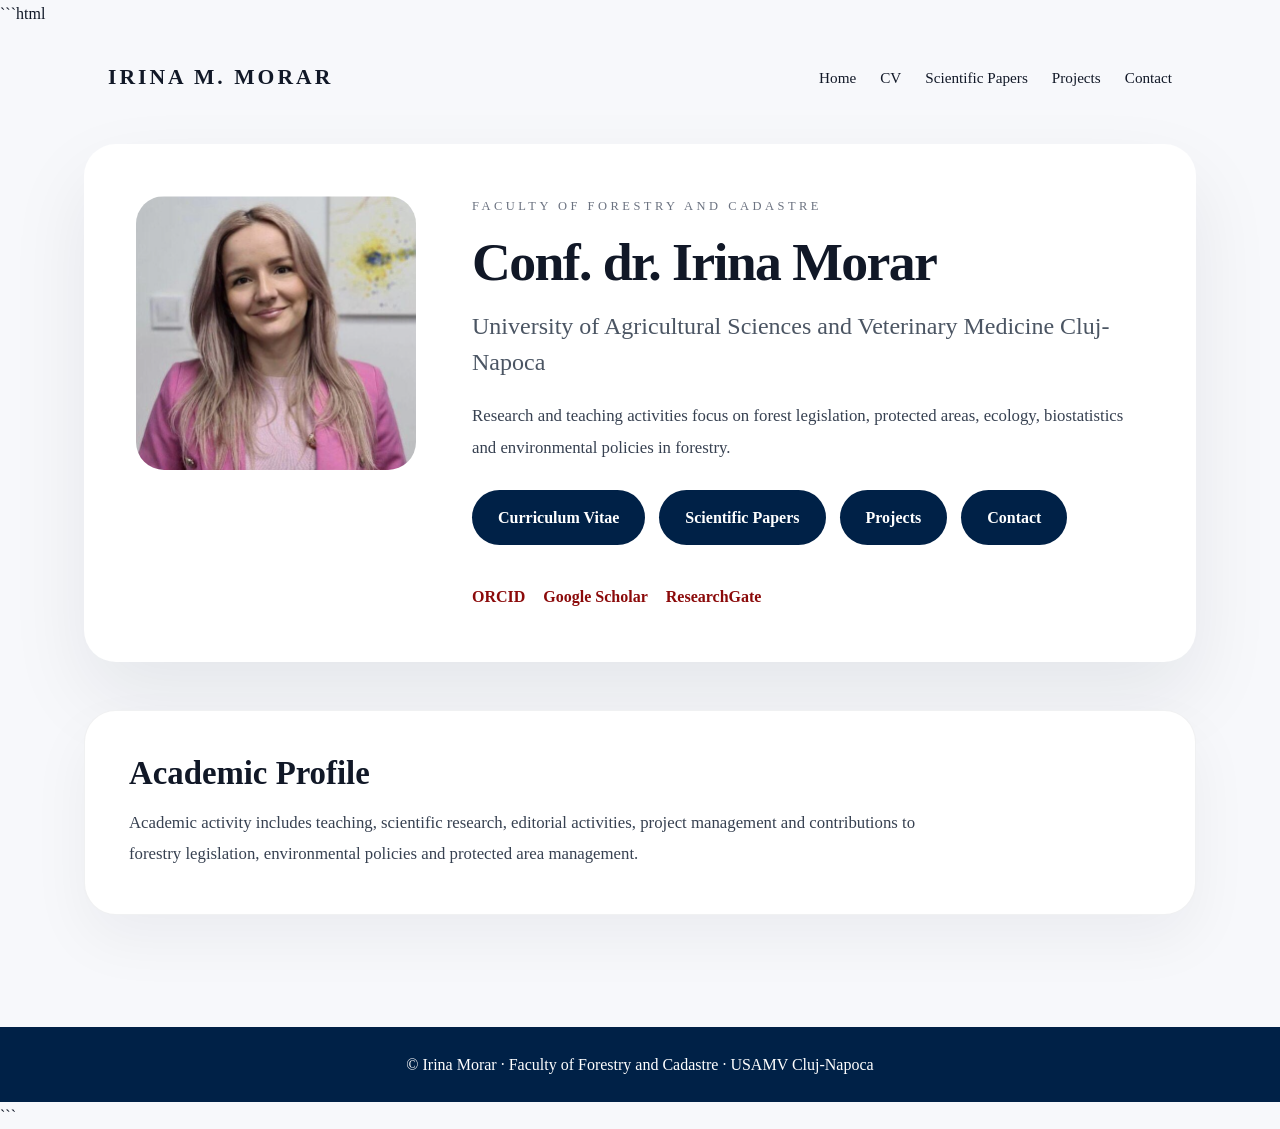
==== index.html @ cd7d0e67 "Prima versiune" ====
```html
<!DOCTYPE html>
<html lang="en">

<head>
    <meta charset="UTF-8">
    <meta name="viewport" content="width=device-width, initial-scale=1.0">
    <title>Conf. dr. Irina Morar</title>
    <link rel="stylesheet" href="style.css">
</head>

<body>

<header>

    <div class="logo">
        Irina M. Morar
    </div>

    <nav>
        <a href="index.html">Home</a>
        <a href="cv.html">CV</a>
        <a href="publications.html">Scientific Papers</a>
        <a href="projects.html">Projects</a>
        <a href="contact.html">Contact</a>
    </nav>

</header>

<main>

<section class="hero">

    <div class="hero-image">

        <img src="images/irina.png" alt="Irina Morar">

    </div>

    <div class="hero-content">

        <p class="faculty">
            FACULTY OF FORESTRY AND CADASTRE
        </p>

        <h1>
            Conf. dr. Irina Morar
        </h1>

        <h2>
            University of Agricultural Sciences and Veterinary Medicine
            Cluj-Napoca
        </h2>

        <p class="description">

            Research and teaching activities focus on forest legislation,
            protected areas, ecology, biostatistics and environmental
            policies in forestry.

        </p>

        <div class="buttons">

            <a href="cv.html">
                Curriculum Vitae
            </a>

            <a href="publications.html">
                Scientific Papers
            </a>

            <a href="projects.html">
                Projects
            </a>

            <a href="contact.html">
                Contact
            </a>

        </div>

        <div class="academic-links">

            <a href="https://orcid.org/0000-0002-8441-366" target="_blank">ORCID</a>

            <a href="https://scholar.google.com/citations?user=jPo-xtcAAAAJ&hl=ro" target="_blank">Google Scholar</a>

            <a href="https://www.researchgate.net/profile/Irina-Morar" target="_blank">ResearchGate</a>

        </div>

    </div>

</section>



<section class="highlight">

    <h2>
        Academic Profile
    </h2>

    <p>

        Academic activity includes teaching, scientific research,
        editorial activities, project management and contributions
        to forestry legislation, environmental policies and
        protected area management.

    </p>

</section>

</main>

<footer>

    <p>
        © Irina Morar · Faculty of Forestry and Cadastre · USAMV Cluj-Napoca
    </p>

</footer>

</body>

</html>
```
---- style.css ----
*{
  margin: 0;
  padding: 0;
  box-sizing: border-box;
}

html{
  font-size: 16px;
}

body{
  font-family: "Inter", "Helvetica Neue", Arial, sans-serif;
  background: #f7f8fb;
  color: #111827;
  line-height: 1.7;
}

body, button, input, textarea, select{
  font-family: inherit;
}

header{
  display: flex;
  justify-content: space-between;
  align-items: center;
  gap: 28px;
  padding: 32px 48px;
  max-width: 1160px;
  margin: 0 auto;
}

.logo{
  font-size: 1.35rem;
  font-weight: 700;
  letter-spacing: 0.14em;
  text-transform: uppercase;
  color: #111827;
}

nav{
  display: flex;
  flex-wrap: wrap;
  gap: 24px;
  justify-content: flex-end;
}

nav a{
  color: #111827;
  text-decoration: none;
  font-size: 0.95rem;
  font-weight: 500;
  transition: color 0.2s ease;
}

nav a:hover{
  color: #002147;
}

main{
  max-width: 1160px;
  margin: 0 auto;
  padding: 0 24px 64px;
}

.container{
  max-width: 980px;
  margin: 0 auto;
  padding: 0 0 24px;
}

.section{
  background: #ffffff;
  border: 1px solid rgba(15, 23, 42, 0.06);
  border-radius: 24px;
  padding: 32px;
  margin-bottom: 24px;
  box-shadow: 0 18px 54px rgba(15, 23, 42, 0.06);
}

.section h1,
.section h2,
.section h3{
  margin-bottom: 18px;
  color: #111827;
}

.section p,
.section li{
  color: #374151;
  line-height: 1.8;
}

.section ul,
.section ol{
  margin-top: 1rem;
  margin-left: 1.25rem;
}

.section li{
  margin-bottom: 0.65rem;
}

.tag-list{
  display: flex;
  flex-wrap: wrap;
  gap: 12px;
  margin-top: 1rem;
  padding: 0;
  list-style: none;
}

.tag-list li{
  background: #eef4ff;
  color: #002147;
  font-weight: 600;
  padding: 10px 16px;
  border-radius: 999px;
  border: 1px solid rgba(0, 33, 71, 0.12);
}

.position-list{
  display: grid;
  gap: 14px;
  margin-top: 1rem;
  padding: 0;
  list-style: none;
}

.position-list li{
  background: #e8f0ff;
  color: #002147;
  padding: 18px 20px;
  border-radius: 20px;
  border: 1px solid rgba(0, 33, 71, 0.14);
  font-weight: 600;
}

.info-grid{
  display: grid;
  grid-template-columns: repeat(2, minmax(0, 1fr));
  gap: 24px;
}

.card-grid{
  display: grid;
  grid-template-columns: repeat(2, minmax(0, 1fr));
  gap: 24px;
}

.info-card{
  background: #ffffff;
  border: 1px solid rgba(15, 23, 42, 0.07);
  border-radius: 28px;
  padding: 28px;
  box-shadow: 0 18px 40px rgba(15, 23, 42, 0.05);
}

.card-highlight,
.info-card p{
  color: #002147;
}

.project-list{
  display: grid;
  gap: 24px;
}

.project-card{
  background: #ffffff;
  border: 1px solid rgba(15, 23, 42, 0.1);
  border-radius: 28px;
  padding: 28px;
  box-shadow: 0 18px 40px rgba(15, 23, 42, 0.05);
}

.project-card--upcoming{
  border-color: rgba(34, 197, 94, 0.2);
  background: #f5fffa;
}

.project-card h2{
  margin-bottom: 14px;
  color: #002147;
}

.project-tag,
.project-role{
  display: block;
  margin-bottom: 12px;
  color: #4b5563;
  font-weight: 600;
}

.project-meta{
  list-style: none;
  padding: 0;
  margin: 0 0 20px;
}

.project-meta li{
  margin-bottom: 0.85rem;
  color: #374151;
}

.project-card h3{
  margin-top: 24px;
  margin-bottom: 14px;
}

.project-card ul{
  margin-left: 1rem;
}

.project-card a{
  color: #0056b3;
  text-decoration: none;
}

.project-card a:hover{
  text-decoration: underline;
}

.personal-list{
  list-style: none;
  padding: 0;
  margin: 0;
}

.personal-list li{
  display: grid;
  grid-template-columns: 150px 1fr;
  gap: 16px;
  padding: 12px 0;
  border-bottom: 1px solid rgba(15, 23, 42, 0.08);
}

.personal-list li:last-child{
  border-bottom: none;
}

.personal-list span{
  font-weight: 700;
  color: #111827;
}

.subtitle{
  font-size: 1.05rem;
  color: #4b5563;
  line-height: 1.8;
  max-width: 820px;
}

.small-note{
  color: #6b7280;
  font-size: 0.95rem;
  margin-top: 1rem;
}

.hero{
  display: grid;
  grid-template-columns: minmax(220px, 280px) 1fr;
  gap: 56px;
  background: #ffffff;
  padding: 52px;
  border-radius: 32px;
  box-shadow: 0 35px 80px rgba(15, 23, 42, 0.08);
  margin-top: 16px;
}

.hero-image img{
  width: 100%;
  height: auto;
  border-radius: 28px;
  object-fit: cover;
}

.hero-content{
  display: flex;
  flex-direction: column;
  gap: 20px;
}

.faculty{
  font-size: 0.78rem;
  letter-spacing: 0.28em;
  text-transform: uppercase;
  color: #6b7280;
}

.hero-content h1{
  font-size: clamp(3rem, 4.2vw, 4.4rem);
  line-height: 0.95;
  letter-spacing: -0.03em;
}

.hero-content h2{
  color: #4b5563;
  font-weight: 400;
  max-width: 680px;
  line-height: 1.5;
}

.description{
  max-width: 680px;
  font-size: 1.05rem;
  color: #374151;
  line-height: 1.9;
}

.buttons{
  display: flex;
  flex-wrap: wrap;
  gap: 14px;
  margin-top: 6px;
}

.buttons a{
  display: inline-flex;
  align-items: center;
  justify-content: center;
  padding: 14px 26px;
  border-radius: 999px;
  background: #002147;
  color: #ffffff;
  text-decoration: none;
  font-weight: 600;
}

.academic-links{
  display: flex;
  flex-wrap: wrap;
  gap: 18px;
  margin-top: 18px;
}

.academic-links a{
  color: #8b0a0a;
  text-decoration: none;
  font-weight: 600;
}

.academic-links a:hover{
  color: #002147;
}

.highlight{
  margin-top: 48px;
  padding: 44px;
  background: #ffffff;
  border-radius: 32px;
  border: 1px solid rgba(15, 23, 42, 0.06);
  box-shadow: 0 25px 60px rgba(15, 23, 42, 0.05);
}

.highlight h2{
  font-size: 2.05rem;
  margin-bottom: 16px;
  font-weight: 700;
  line-height: 1.1;
}

.highlight p{
  font-size: 1.05rem;
  color: #374151;
  max-width: 820px;
  line-height: 1.85;
}

footer{
  margin-top: 48px;
  padding: 24px 0;
  text-align: center;
  background: #002147;
  color: white;
}

@media (max-width: 900px) {
  header, main{
    padding-left: 20px;
    padding-right: 20px;
  }

  .hero{
    grid-template-columns: 1fr;
    padding: 38px;
  }

  .hero-image img{
    max-width: 100%;
  }

  .buttons{
    justify-content: flex-start;
  }
}

.interest-grid{
  display: grid;
  grid-template-columns: repeat(auto-fit, minmax(220px, 1fr));
  gap: 18px;
  margin-top: 1rem;
}

.interest-card{
  background: #f8fafc;
  border: 1px solid rgba(15, 23, 42, 0.08);
  border-radius: 20px;
  padding: 18px 20px;
  font-weight: 600;
  color: #111827;
}

.profile-list{
  margin-top: 1rem;
  list-style: none;
  padding: 0;
  display: grid;
  gap: 0.9rem;
}

.profile-list li{
  display: flex;
  flex-wrap: wrap;
  align-items: center;
  justify-content: space-between;
  gap: 0.75rem;
  padding: 16px 20px;
  border-radius: 20px;
  background: #f9fafb;
  border: 1px solid rgba(15, 23, 42, 0.06);
}

.profile-list strong{
  color: #111827;
  min-width: 150px;
}

.profile-list a{
  color: #002147;
  text-decoration: underline;
}

.page-hero{
  max-width: 1160px;
  margin: 24px auto 0;
  background: #ffffff;
  border-radius: 32px;
  padding: 48px;
  box-shadow: 0 35px 80px rgba(15, 23, 42, 0.08);
}

.page-hero h1{
  font-size: clamp(2.75rem, 5vw, 3.6rem);
  line-height: 1.05;
  margin-bottom: 18px;
}

.page-hero .description{
  max-width: 760px;
  font-size: 1.05rem;
  color: #4b5563;
  line-height: 1.8;
}

footer p{
  margin: 0;
}

@media (max-width: 900px) {
  header, main{
    padding-left: 20px;
    padding-right: 20px;
  }

  .hero{
    grid-template-columns: 1fr;
    padding: 38px;
  }

  .hero-image img{
    max-width: 100%;
  }

  .buttons{
    justify-content: flex-start;
  }

  .page-hero{
    padding: 34px;
  }

  .cv-hero{
    grid-template-columns: 1fr;
  }
}

@media (max-width: 640px) {
  header{
    flex-direction: column;
    align-items: flex-start;
    padding: 24px 20px 0;
  }

  nav{
    gap: 16px;
  }

  .hero{
    padding: 28px;
  }

  .highlight{
    padding: 28px;
  }

  .page-hero{
    padding: 26px;
  }

  .cv-hero{
    padding: 30px 20px;
  }
}

.cv-page{
  max-width: 1160px;
  margin: 0 auto;
  padding: 0 24px 64px;
}

.cv-hero{
  display: grid;
  grid-template-columns: 1.4fr 1fr;
  gap: 28px;
  background: linear-gradient(180deg, #ffffff 0%, #eef4ff 100%);
  border-radius: 32px;
  padding: 48px;
  margin: 24px auto 28px;
  box-shadow: 0 35px 80px rgba(15, 23, 42, 0.08);
}

.cv-intro{
  display: flex;
  flex-direction: column;
  gap: 18px;
}

.eyebrow{
  text-transform: uppercase;
  letter-spacing: 0.2em;
  color: #4b5563;
  font-size: 0.75rem;
}

.cv-hero h1{
  font-size: clamp(2.8rem, 4.6vw, 3.8rem);
  line-height: 1.02;
  margin: 0;
}

.hero-text{
  max-width: 740px;
  color: #475569;
  line-height: 1.8;
  font-size: 1.02rem;
}

.hero-tags{
  display: flex;
  flex-wrap: wrap;
  gap: 12px;
}

.hero-tags span{
  background: #ffffff;
  border: 1px solid rgba(15, 23, 42, 0.1);
  border-radius: 999px;
  padding: 10px 16px;
  font-size: 0.95rem;
  color: #111827;
}

.cv-meta{
  display: grid;
  gap: 16px;
}

.meta-card{
  background: #ffffff;
  border: 1px solid rgba(15, 23, 42, 0.08);
  border-radius: 24px;
  padding: 22px;
  min-height: 100px;
}

.meta-card p{
  margin: 0 0 10px;
  color: #4b5563;
  font-size: 0.9rem;
}

.meta-card strong,
.meta-card a{
  color: #111827;
  font-size: 1rem;
  font-weight: 600;
  text-decoration: none;
}

.meta-card a:hover{
  color: #002147;
}

.cv-section{
  background: #ffffff;
  border: 1px solid rgba(15, 23, 42, 0.06);
  border-radius: 28px;
  padding: 34px;
  margin-bottom: 24px;
}

.cv-section h2{
  margin-bottom: 18px;
  color: #111827;
}

.cv-section p,
.cv-section li{
  color: #475569;
  line-height: 1.8;
}

.cv-section ul{
  margin-top: 1rem;
  margin-left: 1.3rem;
}

.cv-section li{
  margin-bottom: 0.75rem;
}

.grid-2{
  display: grid;
  grid-template-columns: 1fr 1fr;
  gap: 28px;
}

.muted{
  color: #6b7280;
  margin-top: 1rem;
  font-size: 0.95rem;
}

.editorial-grid{
  display: grid;
  grid-template-columns: 1fr 1fr;
  gap: 24px;
}

.editorial-grid h3{
  margin-bottom: 12px;
}

.editorial-grid ul{
  list-style: disc;
  margin-left: 1.2rem;
}

.editorial-grid ul li{
  margin-bottom: 0.8rem;
}

.publication-section .publication-group{
  display: grid;
  grid-template-columns: 1fr 1fr;
  gap: 24px;
  margin-top: 1rem;
}

.publication-section .publication-block{
  background: #f8fafc;
  border: 1px solid rgba(0, 33, 71, 0.12);
  border-radius: 24px;
  padding: 22px 24px;
}

.publication-section .publication-block h3{
  margin-bottom: 14px;
  color: #002147;
}

.publication-section .publication-list{
  margin: 0;
  padding-left: 1.2rem;
}

.publication-section .publication-list li{
  margin-bottom: 1rem;
  color: #334155;
  line-height: 1.8;
}

.publication-section .publication-meta{
  display: inline-block;
  margin-top: 0.25rem;
  color: #002147;
  font-weight: 700;
}

.active{
  color: #002147;
  font-weight: 700;
}

/* Custom CV paragraph and span styles (from user) */
p.p1 {margin: 0.0px 0.0px 8.0px 0.0px; font: 11.0px Helvetica; color: #000000}
p.p2 {margin: 0.0px 0.0px 8.0px 0.0px; font: 11.0px Helvetica; color: #000000; min-height: 13.0px}
p.p3 {margin: 0.0px 0.0px 8.0px 0.0px; font: 11.0px Helvetica; color: #0b4cb4}
p.p4 {margin: 0.0px 0.0px 0.0px 0.0px; text-align: justify; text-indent: 28.4px; font: 9.0px Arial; color: #000000}
p.p5 {margin: 0.0px 0.0px 0.0px 0.0px; text-align: justify; text-indent: 35.5px; font: 9.0px Arial; color: #000000}
p.p6 {margin: 0.0px 0.0px 0.0px 106.3px; text-align: justify; text-indent: 35.5px; font: 9.0px Arial; color: #000000}
p.p7 {margin: 0.0px 0.0px 8.0px 0.0px; font: 10.0px Helvetica; color: #1a1a1a}

span.s1 {color: #000000}
span.s2 {text-decoration: underline ; color: #0b4cb4}
span.s3 {font: 11.0px Arial}
span.s4 {text-decoration: underline}
span.s5 {letter-spacing: -0.3px}
span.s6 {letter-spacing: -0.3px; color: #244084}
span.s7 {font: 9.0px Helvetica; color: #000000}
span.s8 {background-color: #ffffff}
span.Apple-tab-span {white-space:pre}

.cv-formatted a{color:#0b4cb4}
.cv-formatted ul{margin-left:1.2rem}
.cv-formatted li{margin-bottom:0.4rem}

/* Scientific Papers Document Styling */
.sci-papers p.p1 {margin: 0.0px 0.0px 0.0px 0.0px; text-indent: 28.4px; font: 9.0px Arial; color: #244084}
.sci-papers p.p2 {margin: 0.0px 0.0px 0.0px 0.0px; text-indent: 35.5px; font: 9.0px Arial; color: #244084; min-height: 10.0px}
.sci-papers p.p3 {margin: 0.0px 0.0px 0.0px 141.8px; text-align: justify; line-height: 5.0px; font: 9.0px Arial; color: #000000}
.sci-papers p.p4 {margin: 0.0px 0.0px 0.0px 141.8px; text-align: justify; font: 9.0px Arial; color: #000000}
.sci-papers p.p5 {margin: 0.0px 0.0px 5.0px 141.8px; text-align: justify; font: 9.0px Arial; color: #000000; min-height: 10.0px}
.sci-papers p.p6 {margin: 0.0px 0.0px 2.8px 0.0px; text-align: justify; text-indent: 28.4px; font: 9.0px Arial; color: #244084}
.sci-papers p.p7 {margin: 0.0px 0.0px 0.0px 141.8px; text-align: justify; line-height: 5.0px; font: 9.0px Arial; color: #1a1a1a}
.sci-papers p.p8 {margin: 0.0px 0.0px 8.0px 0.0px; font: 11.0px Helvetica; color: #000000; min-height: 13.0px}
.sci-papers span.s1 {letter-spacing: -0.3px}
.sci-papers span.s2 {letter-spacing: -0.3px; color: #b00004}
.sci-papers span.s3 {letter-spacing: -0.3px; color: #302c2a}
.sci-papers span.s4 {letter-spacing: -0.3px; background-color: #ffffff}
.sci-papers span.s5 {font: 8.0px Arial; letter-spacing: -0.3px; color: #302c2a}
.sci-papers span.s6 {letter-spacing: -0.3px; color: #000000}

.sci-papers {max-width: 900px; margin: 0 auto; font-family: Arial, sans-serif}
.sci-papers h1 {font-size: 2.2rem; color: #244084; margin-bottom: 32px; letter-spacing: -0.5px}
.sci-papers h2 {font-size: 1.15rem; color: #244084; margin-top: 42px; margin-bottom: 22px; border-bottom: 2px solid #244084; padding-bottom: 12px}
.sci-papers ol {margin: 16px 0 32px 28px; padding: 0}
.sci-papers li {margin-bottom: 16px; line-height: 1.6; text-align: justify; color: #1a1a1a; font-size: 0.95rem}
.sci-papers strong {color: #244084; font-weight: 700}
.sci-papers em {font-style: italic; color: #333}

/* Publication items styling */
.publication-item {
  margin-bottom: 20px;
  padding: 16px;
  background: #f9f3eb;
  border-left: 5px solid #244084;
  border-radius: 8px;
  box-shadow: 0 3px 8px rgba(36, 64, 132, 0.1);
}

.publication-item p {
  margin: 8px 0;
  line-height: 1.6;
  color: #1a1a1a;
  font-size: 0.95rem;
}

.publication-item p:first-child {
  margin-top: 0;
  font-weight: 600;
  color: #244084;
}

.publication-item a {
  color: #244084;
  text-decoration: none;
  font-weight: 500;
}

.publication-item a:hover {
  text-decoration: underline;
}

/* Project List and Cards */
.project-list {
  display: flex;
  flex-direction: column;
  gap: 20px;
  margin-top: 32px;
}

.project-card {
  background: #ffffff;
  border: 1px solid #e5e7eb;
  border-radius: 12px;
  box-shadow: 0 10px 25px rgba(15, 23, 42, 0.05);
  transition: all 0.3s ease;
  overflow: hidden;
}

.project-card:hover {
  box-shadow: 0 20px 40px rgba(15, 23, 42, 0.1);
  border-color: #d1d5db;
}

.project-header {
  display: flex;
  justify-content: space-between;
  align-items: center;
  padding: 24px;
  background: linear-gradient(135deg, #ffffff 0%, #f8f9fa 100%);
  border-bottom: 1px solid #e5e7eb;
  cursor: pointer;
  transition: background 0.3s ease;
}

.project-header:hover {
  background: linear-gradient(135deg, #f8f9fa 0%, #f0f4f8 100%);
}

.project-title-section {
  flex: 1;
}

.project-title-section h2 {
  margin: 0;
  font-size: 1.5rem;
  color: #002147;
  font-weight: 700;
}

.project-tag {
  margin: 8px 0 0 0;
  font-size: 0.85rem;
  color: #6b7280;
  font-weight: 500;
  letter-spacing: 0.5px;
}

.project-toggle {
  display: flex;
  align-items: center;
  justify-content: center;
  width: 44px;
  height: 44px;
  background: #244084;
  border: none;
  border-radius: 50%;
  cursor: pointer;
  transition: all 0.3s ease;
  flex-shrink: 0;
  margin-left: 16px;
}

.project-toggle:hover {
  background: #1a2f5c;
  transform: scale(1.05);
}

.project-toggle:active {
  transform: scale(0.95);
}

.toggle-icon {
  color: #ffffff;
  font-size: 24px;
  font-weight: 300;
  line-height: 1;
  transition: transform 0.3s ease;
  display: block;
}

.project-card .project-toggle[aria-expanded="true"] .toggle-icon {
  transform: rotate(45deg);
}

.project-content {
  padding: 32px 24px;
  animation: slideDown 0.3s ease;
}

@keyframes slideDown {
  from {
    opacity: 0;
    transform: translateY(-10px);
  }
  to {
    opacity: 1;
    transform: translateY(0);
  }
}

.project-content h3 {
  margin: 28px 0 16px 0;
  font-size: 1.15rem;
  color: #244084;
  font-weight: 600;
}

.project-content h4 {
  margin: 24px 0 12px 0;
  font-size: 1rem;
  color: #002147;
  font-weight: 600;
}

.project-content p {
  margin: 0 0 16px 0;
  line-height: 1.7;
  color: #374151;
}

.project-content ul {
  margin: 0 0 16px 24px;
  padding: 0;
}

.project-content li {
  margin-bottom: 12px;
  line-height: 1.6;
  color: #374151;
}

.project-meta {
  list-style: none;
  margin: 16px 0;
  padding: 0;
}

.project-meta li {
  margin-bottom: 12px;
  line-height: 1.6;
  color: #374151;
}

.project-role {
  margin: 0 0 20px 0;
  font-size: 1rem;
  color: #244084;
}

@media (max-width: 768px) {
  .project-header {
    flex-wrap: wrap;
    gap: 16px;
  }

  .project-title-section {
    width: 100%;
  }

  .project-title-section h2 {
    font-size: 1.3rem;
  }

  .project-toggle {
    width: 40px;
    height: 40px;
    margin-left: 0;
  }

  .toggle-icon {
    font-size: 20px;
  }

  .project-content {
    padding: 24px 16px;
  }
}

/* Project Badges */
.project-title-with-badge {
  display: flex;
  align-items: center;
  gap: 12px;
}

.project-badge {
  display: inline-block;
  padding: 6px 12px;
  border-radius: 20px;
  font-size: 0.75rem;
  font-weight: 600;
  text-transform: uppercase;
  letter-spacing: 0.5px;
  white-space: nowrap;
}

.badge-completed {
  background: linear-gradient(135deg, #10b981, #059669);
  color: #ffffff;
  box-shadow: 0 4px 12px rgba(16, 185, 129, 0.3);
}

.badge-upcoming {
  background: linear-gradient(135deg, #f59e0b, #d97706);
  color: #ffffff;
  box-shadow: 0 4px 12px rgba(245, 158, 11, 0.3);
}

/* Project Card Variants */
.project-card-active {
  border-left: 5px solid #10b981;
}

.project-card-active .project-header {
  background: linear-gradient(135deg, #f0fdf4 0%, #f8fafc 100%);
  border-bottom: 2px solid #10b981;
}

.project-card-upcoming {
  border-left: 5px solid #f59e0b;
}

.project-card-upcoming .project-header {
  background: linear-gradient(135deg, #fffbf0 0%, #f8fafc 100%);
  border-bottom: 2px solid #f59e0b;
}

/* Highlight Boxes */
.highlight-box {
  margin: 24px 0;
  padding: 20px;
  border-radius: 8px;
  border-left: 5px solid #244084;
  background: #f9f3eb;
  box-shadow: 0 3px 8px rgba(36, 64, 132, 0.1);
  animation: fadeIn 0.4s ease;
}

@keyframes fadeIn {
  from {
    opacity: 0;
    transform: translateY(-5px);
  }
  to {
    opacity: 1;
    transform: translateY(0);
  }
}

.highlight-box-blue {
  background: #f9f3eb;
  border-left: 5px solid #244084;
  border-radius: 8px;
  padding: 16px;
  margin: 12px 0;
  box-shadow: 0 2px 6px rgba(0, 0, 0, 0.06);
}

.highlight-box-blue h3 {
  color: #244084;
  margin-top: 0;
  margin-bottom: 12px;
  font-weight: 700;
}

.highlight-box-green {
  background: #f9f3eb;
  border-left: 5px solid #244084;
  border-radius: 8px;
  padding: 16px;
  margin: 12px 0;
  box-shadow: 0 2px 6px rgba(0, 0, 0, 0.06);
}

.highlight-box-green h3 {
  color: #244084;
  margin-top: 0;
  margin-bottom: 12px;
  font-weight: 700;
}

.highlight-box-purple {
  background: #f9f3eb;
  border-left: 5px solid #244084;
  border-radius: 8px;
  padding: 16px;
  margin: 12px 0;
  box-shadow: 0 2px 6px rgba(0, 0, 0, 0.06);
}

.highlight-box-purple h3 {
  color: #244084;
  margin-top: 0;
  margin-bottom: 12px;
  font-weight: 700;
}

.highlight-box-orange {
  background: #f9f3eb;
  border-left: 5px solid #244084;
  border-radius: 8px;
  padding: 16px;
  margin: 12px 0;
  box-shadow: 0 2px 6px rgba(0, 0, 0, 0.06);
}

.highlight-box-orange h3 {
  color: #244084;
  margin-top: 0;
  margin-bottom: 12px;
  font-weight: 700;
}

.highlight-box-red {
  background: #f9f3eb;
  border-left: 5px solid #244084;
  border-radius: 8px;
  padding: 16px;
  margin: 12px 0;
  box-shadow: 0 2px 6px rgba(0, 0, 0, 0.06);
}

.highlight-box-red h3 {
  color: #244084;
  margin-top: 0;
  margin-bottom: 12px;
  font-weight: 700;
}

.highlight-box p, .highlight-box ul, .highlight-box li {
  color: #1a1a1a;
}

/* Highlight Elements */
.highlight-date {
  background: #f9f3eb;
  padding: 2px 6px;
  border-radius: 4px;
  font-weight: 700;
  color: #244084;
}

.highlight-duration {
  background: #f9f3eb;
  padding: 2px 6px;
  border-radius: 4px;
  font-weight: 700;
  color: #244084;
}

.highlight-label {
  display: block;
  margin: 16px 0 12px 0;
  color: #244084;
  font-size: 0.95rem;
  text-transform: uppercase;
  letter-spacing: 0.5px;
  font-weight: 700;
}

.highlight-section {
  background: #fafbfc;
  padding: 16px;
  border-radius: 8px;
  border-left: 4px solid #244084;
  margin: 12px 0;
}

/* Section Headers with Colors */
.results-header {
  margin: 32px 0 16px 0;
  font-size: 1.2rem;
  color: #002147;
  font-weight: 700;
  padding-bottom: 12px;
  border-bottom: 3px solid #244084;
  position: relative;
}

.results-header::before {
  content: "";
  position: absolute;
  left: 0;
  bottom: -3px;
  height: 3px;
  width: 60px;
  background: linear-gradient(90deg, #10b981, #059669);
}

.section-header-blue {
  margin: 24px 0 16px 0;
  font-size: 1.05rem;
  color: #1e40af;
  font-weight: 600;
  padding-bottom: 8px;
  border-bottom: 2px solid #3b82f6;
  position: relative;
}

.section-header-blue::before {
  content: "▶ ";
  color: #3b82f6;
  margin-right: 8px;
  font-size: 0.8em;
}

/* Meta Highlight */
.project-meta-highlight {
  background: #f9f3eb;
  padding: 20px;
  border-radius: 8px;
  border-left: 5px solid #244084;
  margin-bottom: 20px;
  box-shadow: 0 3px 8px rgba(36, 64, 132, 0.1);
}

/* Additional Badge Styles */
.badge-ongoing {
  background: linear-gradient(135deg, #ef4444, #dc2626);
  color: #ffffff;
  box-shadow: 0 4px 12px rgba(239, 68, 68, 0.3);
}

/* Red Highlight Box */
.highlight-box-red {
  background: linear-gradient(135deg, #fee2e2 0%, #fecaca 100%);
  border-left-color: #ef4444;
}

.highlight-box-red h3 {
  color: #7f1d1d;
  margin-top: 0;
}

/* Funding Banner */
.funding-banner {
  background: linear-gradient(135deg, #fef3e0 0%, #fef9e7 100%);
  border: 2px solid #f59e0b;
  border-radius: 8px;
  padding: 16px 20px;
  margin-bottom: 24px;
  font-size: 0.95rem;
}

.funding-banner p {
  margin: 0;
  color: #92400e;
  line-height: 1.6;
}

.funding-banner strong {
  color: #b45309;
  font-weight: 700;
}

/* Results List Styling */
.results-list {
  list-style: none;
  padding: 0;
  margin: 16px 0 24px 0;
}

.results-list li {
  padding: 12px 16px;
  margin-bottom: 10px;
  background: #f0f4f8;
  border-left: 4px solid #244084;
  border-radius: 4px;
  color: #374151;
  line-height: 1.6;
  position: relative;
}

.results-list li::before {
  content: "✓";
  position: absolute;
  left: 8px;
  color: #10b981;
  font-weight: bold;
  font-size: 1.1em;
}

/* ============================================ */
/* PROJECTS PAGE SPECIFIC STYLING */
/* ============================================ */

.projects-header {
  margin-bottom: 52px;
  padding: 64px 40px;
  background: linear-gradient(135deg, #ffffff 0%, #f8fafc 50%, #f0f4f8 100%);
  border-radius: 20px;
  border: 1px solid rgba(36, 64, 132, 0.08);
  box-shadow: 0 20px 40px rgba(15, 23, 42, 0.06);
  animation: fadeInDown 0.6s ease;
  position: relative;
  overflow: hidden;
}

.projects-header::before {
  content: "";
  position: absolute;
  top: 0;
  left: 0;
  right: 0;
  height: 4px;
  background: linear-gradient(90deg, #244084, #3b82f6, #1e40af);
}

.projects-header::after {
  content: "";
  position: absolute;
  bottom: -50%;
  right: -10%;
  width: 400px;
  height: 400px;
  background: radial-gradient(circle, rgba(36, 64, 132, 0.03) 0%, transparent 70%);
  border-radius: 50%;
}

.projects-header-content {
  position: relative;
  z-index: 1;
  max-width: 800px;
}

@keyframes fadeInDown {
  from {
    opacity: 0;
    transform: translateY(-30px);
  }
  to {
    opacity: 1;
    transform: translateY(0);
  }
}

.projects-header h1 {
  font-size: 3rem;
  color: #002147;
  margin: 0 0 16px 0;
  font-weight: 900;
  letter-spacing: -1px;
  line-height: 1.1;
}

.projects-subtitle {
  font-size: 1.05rem;
  color: #6b7280;
  margin: 0 0 24px 0;
  line-height: 1.8;
  font-weight: 400;
  max-width: 700px;
}

.projects-meta {
  display: flex;
  gap: 12px;
  flex-wrap: wrap;
  margin-top: 24px;
}

.meta-badge {
  display: inline-block;
  padding: 8px 16px;
  background: #f3f4f6;
  border: 1px solid #d1d5db;
  border-radius: 8px;
  font-size: 0.85rem;
  color: #4b5563;
  font-weight: 600;
  letter-spacing: 0.3px;
  transition: all 0.3s ease;
}

.meta-badge:hover {
  background: #e5e7eb;
  border-color: #9ca3af;
  transform: translateY(-2px);
  box-shadow: 0 4px 12px rgba(75, 85, 99, 0.12);
}

.meta-badge:nth-child(2) {
  background: #f9fafb;
  border-color: #d1d5db;
  color: #4b5563;
}

.meta-badge:nth-child(2):hover {
  background: #f3f4f6;
  border-color: #9ca3af;
}

/* Enhanced Project List */
.project-list {
  display: flex;
  flex-direction: column;
  gap: 24px;
  margin-top: 32px;
}

.project-card {
  background: #ffffff;
  border: 1px solid #e5e7eb;
  border-radius: 16px;
  box-shadow: 0 10px 25px rgba(15, 23, 42, 0.05);
  transition: all 0.4s cubic-bezier(0.4, 0, 0.2, 1);
  overflow: hidden;
  position: relative;
}

.project-card::before {
  content: "";
  position: absolute;
  top: 0;
  left: 0;
  right: 0;
  height: 4px;
  background: linear-gradient(90deg, #244084, #3b82f6);
  opacity: 0;
  transition: opacity 0.3s ease;
}

.project-card:hover {
  box-shadow: 0 25px 50px rgba(15, 23, 42, 0.12);
  border-color: #d1d5db;
  transform: translateY(-4px);
}

.project-card:hover::before {
  opacity: 1;
}

.project-card-active .project-header {
  background: linear-gradient(135deg, #f0fdf4 0%, #f8fafc 100%);
  border-bottom: 2px solid #10b981;
}

.project-card-active {
  border-left: 5px solid #10b981;
}

.project-card-upcoming {
  border-left: 5px solid #f59e0b;
}

.project-card-upcoming .project-header {
  background: linear-gradient(135deg, #fffbf0 0%, #f8fafc 100%);
  border-bottom: 2px solid #f59e0b;
}

/* Enhanced Header */
.project-header {
  display: flex;
  justify-content: space-between;
  align-items: center;
  padding: 28px 28px;
  transition: background 0.3s ease, border-color 0.3s ease;
  cursor: pointer;
}

.project-header:hover {
  background: linear-gradient(135deg, #f9fafb 0%, #f0f4f8 100%);
}

.project-title-section {
  flex: 1;
}

.project-title-with-badge {
  display: flex;
  align-items: center;
  gap: 12px;
  margin-bottom: 8px;
}

.project-title-section h2 {
  margin: 0;
  font-size: 1.6rem;
  color: #002147;
  font-weight: 700;
  letter-spacing: -0.3px;
}

.project-tag {
  margin: 0;
  font-size: 0.85rem;
  color: #6b7280;
  font-weight: 500;
  letter-spacing: 0.3px;
}

.project-badge {
  display: inline-block;
  padding: 6px 14px;
  border-radius: 20px;
  font-size: 0.75rem;
  font-weight: 700;
  text-transform: uppercase;
  letter-spacing: 0.5px;
  white-space: nowrap;
  box-shadow: 0 4px 12px rgba(0, 0, 0, 0.15);
}

.badge-completed {
  background: linear-gradient(135deg, #10b981, #059669);
  color: #ffffff;
  box-shadow: 0 4px 12px rgba(16, 185, 129, 0.3);
}

.badge-ongoing {
  background: linear-gradient(135deg, #ef4444, #dc2626);
  color: #ffffff;
  box-shadow: 0 4px 12px rgba(239, 68, 68, 0.3);
}

.badge-upcoming {
  background: linear-gradient(135deg, #f59e0b, #d97706);
  color: #ffffff;
  box-shadow: 0 4px 12px rgba(245, 158, 11, 0.3);
}

/* Toggle Button */
.project-toggle {
  display: flex;
  align-items: center;
  justify-content: center;
  width: 48px;
  height: 48px;
  background: linear-gradient(135deg, #244084, #1a2f5c);
  border: none;
  border-radius: 50%;
  cursor: pointer;
  transition: all 0.3s cubic-bezier(0.4, 0, 0.2, 1);
  flex-shrink: 0;
  margin-left: 20px;
  box-shadow: 0 4px 12px rgba(36, 64, 132, 0.2);
}

.project-toggle:hover {
  background: linear-gradient(135deg, #1a2f5c, #0f1d38);
  transform: scale(1.08) rotate(5deg);
  box-shadow: 0 8px 20px rgba(36, 64, 132, 0.3);
}

.project-toggle:active {
  transform: scale(0.95);
}

.toggle-icon {
  color: #ffffff;
  font-size: 28px;
  font-weight: 300;
  line-height: 1;
  transition: transform 0.4s ease;
  display: block;
}

.project-card .project-toggle[aria-expanded="true"] .toggle-icon {
  transform: rotate(45deg) scale(1.15);
}

/* Content Section */
.project-content {
  padding: 32px 28px;
  animation: slideDownSmooth 0.4s ease;
  border-top: 1px solid #f0f4f8;
}

@keyframes slideDownSmooth {
  from {
    opacity: 0;
    max-height: 0;
    transform: translateY(-10px);
  }
  to {
    opacity: 1;
    max-height: 2000px;
    transform: translateY(0);
  }
}

/* Funding Banner */
.funding-banner {
  background: #f9f3eb;
  border: 2px solid #244084;
  border-left: 5px solid #244084;
  border-radius: 12px;
  padding: 20px 24px;
  margin-bottom: 28px;
  font-size: 0.95rem;
  box-shadow: 0 3px 8px rgba(36, 64, 132, 0.1);
  position: relative;
  overflow: hidden;
}

.funding-banner::before {
  content: "💡";
  position: absolute;
  right: 20px;
  top: 50%;
  transform: translateY(-50%);
  font-size: 2rem;
  opacity: 0.2;
}

.funding-banner p {
  margin: 0;
  color: #4b5563;
  line-height: 1.7;
  position: relative;
  z-index: 1;
}

.funding-banner strong {
  color: #244084;
  font-weight: 700;
}

/* Meta Highlight */
.project-meta-highlight {
  background: linear-gradient(135deg, #f8fafc 0%, #f0f4f8 100%);
  padding: 24px;
  border-radius: 12px;
  border-left: 4px solid #244084;
  margin-bottom: 28px;
  box-shadow: 0 2px 8px rgba(36, 64, 132, 0.05);
}

.project-role {
  margin: 0 0 20px 0;
  font-size: 1rem;
  color: #244084;
  font-weight: 600;
}

.highlight-section {
  background: #ffffff;
  padding: 20px;
  border-radius: 10px;
  border-left: 4px solid #3b82f6;
  margin: 12px 0 0 0;
}

.highlight-label {
  display: block;
  margin: 0 0 16px 0;
  color: #244084;
  font-size: 0.9rem;
  text-transform: uppercase;
  letter-spacing: 0.5px;
  font-weight: 700;
}

.project-meta {
  list-style: none;
  margin: 0;
  padding: 0;
}

.project-meta li {
  padding: 12px 0;
  border-bottom: 1px solid #e5e7eb;
  color: #374151;
  line-height: 1.6;
  font-size: 0.95rem;
}

.project-meta li:last-child {
  border-bottom: none;
}

.project-meta strong {
  color: #244084;
  font-weight: 700;
}

.highlight-date {
  background: linear-gradient(120deg, #fef3c7, #fce7f3);
  padding: 4px 8px;
  border-radius: 6px;
  font-weight: 700;
  color: #92400e;
}

.highlight-duration {
  background: linear-gradient(120deg, #dbeafe, #e0e7ff);
  padding: 4px 8px;
  border-radius: 6px;
  font-weight: 700;
  color: #1e40af;
}

.highlight-box h3 {
  margin: 0 0 16px 0;
  font-size: 1.15rem;
  font-weight: 700;
  color: #244084;
}

.highlight-box p {
  margin: 0 0 14px 0;
  line-height: 1.7;
  color: #1a1a1a;
}

.highlight-box p:last-child {
  margin-bottom: 0;
}

.highlight-box ul, .highlight-box ol {
  margin: 12px 0 0 0;
  padding-left: 24px;
}

.highlight-box li {
  margin-bottom: 12px;
  line-height: 1.6;
  color: #4b5563;
}

/* Color Variants - Subtle */
/* Headers */
.results-header {
  margin: 36px 0 20px 0;
  font-size: 1.25rem;
  color: #002147;
  font-weight: 800;
  padding-bottom: 12px;
  border-bottom: 3px solid #244084;
  position: relative;
}

.results-header::after {
  content: "";
  position: absolute;
  left: 0;
  bottom: -3px;
  width: 80px;
  height: 3px;
  background: linear-gradient(90deg, #10b981, #059669);
  border-radius: 2px;
}

.section-header-blue {
  margin: 28px 0 16px 0;
  font-size: 1.05rem;
  color: #1e40af;
  font-weight: 700;
  padding-bottom: 8px;
  border-bottom: 2px solid #3b82f6;
  position: relative;
}

.section-header-blue::before {
  content: "📊";
  margin-right: 8px;
  font-size: 0.95em;
}

/* Publication Item */
.publication-item {
  margin-bottom: 20px;
  padding: 20px;
  background: #f9f3eb;
  border-left: 5px solid #244084;
  border-radius: 10px;
  box-shadow: 0 3px 8px rgba(36, 64, 132, 0.1);
  transition: all 0.3s ease;
}

.publication-item:hover {
  box-shadow: 0 6px 16px rgba(36, 64, 132, 0.15);
  transform: translateX(4px);
}

.publication-item p {
  margin: 8px 0;
  line-height: 1.7;
  color: #1a1a1a;
  font-size: 0.95rem;
}

.publication-item p:first-child {
  margin-top: 0;
  font-weight: 700;
  color: #244084;
  font-size: 0.9rem;
}

.publication-item a {
  color: #244084;
  text-decoration: none;
  font-weight: 600;
  transition: all 0.2s ease;
  border-bottom: 2px solid transparent;
}

.publication-item a:hover {
  border-bottom-color: #244084;
}

/* Company Section */
.company-section {
  display: grid;
  grid-template-columns: 1fr 1fr;
  gap: 32px;
  align-items: center;
  margin: 40px 0;
  padding: 32px;
  background: linear-gradient(135deg, #244084 0%, #1e3a5f 100%);
  border: 3px solid #10b981;
  border-radius: 12px;
  box-shadow: 0 8px 20px rgba(36, 64, 132, 0.25);
}

.company-info h3 {
  color: #ffffff;
  font-size: 1.4rem;
  margin-bottom: 16px;
  font-weight: 700;
}

.company-info p {
  color: #e8eef8;
  line-height: 1.8;
  margin-bottom: 16px;
  text-align: justify;
  font-size: 0.95rem;
}

.company-highlights {
  display: grid;
  grid-template-columns: repeat(2, 1fr);
  gap: 12px;
  margin: 24px 0;
  padding: 16px;
  background: white;
  border-left: 4px solid #244084;
  border-radius: 8px;
}

.company-highlight-item {
  padding: 8px;
  color: #244084;
  font-weight: 600;
  font-size: 0.9rem;
}

.company-mission {
  font-style: italic;
  color: #374151;
  padding: 16px;
  background: white;
  border-left: 4px solid #10b981;
  border-radius: 8px;
  margin: 16px 0 !important;
}

.company-link-btn {
  display: inline-block;
  background: linear-gradient(135deg, #244084, #1e3a5f);
  color: white;
  padding: 14px 28px;
  border-radius: 8px;
  text-decoration: none;
  font-weight: 600;
  font-size: 0.95rem;
  transition: all 0.3s ease;
  box-shadow: 0 4px 12px rgba(36, 64, 132, 0.3);
  margin-top: 16px;
}

.company-link-btn:hover {
  transform: translateY(-2px);
  box-shadow: 0 6px 16px rgba(36, 64, 132, 0.4);
  background: linear-gradient(135deg, #1e3a5f, #162e47);
}

.company-image {
  display: flex;
  align-items: center;
  justify-content: center;
  border-radius: 12px;
  overflow: hidden;
  box-shadow: 0 4px 16px rgba(0, 0, 0, 0.15);
}

.company-img {
  width: 100%;
  height: 100%;
  object-fit: cover;
  transition: transform 0.3s ease;
}

.company-section:hover .company-img {
  transform: scale(1.05);
}

/* Responsive */
@media (max-width: 768px) {
  .projects-header {
    padding: 48px 24px;
    margin-bottom: 36px;
  }

  .projects-header h1 {
    font-size: 2.2rem;
  }

  .projects-subtitle {
    font-size: 0.95rem;
  }

  .projects-meta {
    gap: 10px;
  }

  .meta-badge {
    font-size: 0.8rem;
    padding: 6px 12px;
  }

  .project-header {
    padding: 20px;
    flex-wrap: wrap;
    gap: 12px;
  }

  .project-title-section {
    width: 100%;
  }

  .project-title-section h2 {
    font-size: 1.4rem;
  }

  .project-toggle {
    width: 44px;
    height: 44px;
    margin-left: 0;
  }

  .toggle-icon {
    font-size: 24px;
  }

  .project-content {
    padding: 24px;
  }

  .highlight-box {
    padding: 20px;
    margin: 20px 0;
  }

  .company-section {
    grid-template-columns: 1fr;
    gap: 24px;
    padding: 24px;
    margin: 32px 0;
  }

  .company-info h3 {
    font-size: 1.2rem;
  }

  .company-highlights {
    grid-template-columns: 1fr;
    gap: 10px;
  }

  .company-highlight-item {
    font-size: 0.85rem;
  }

  .company-link-btn {
    width: 100%;
    text-align: center;
    padding: 12px 20px;
  }
}
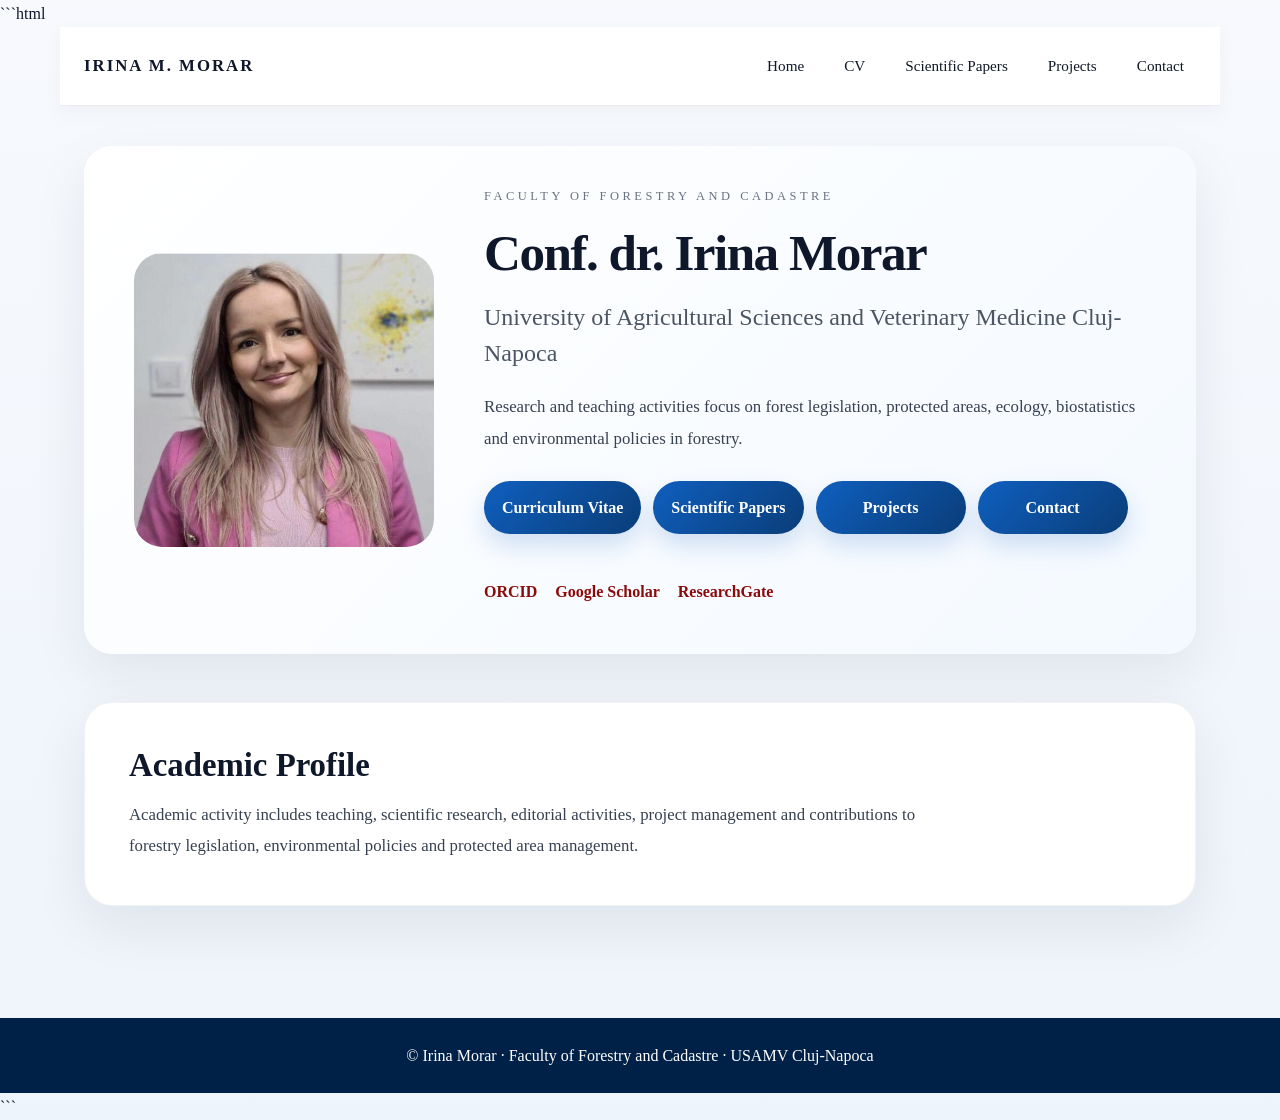
==== commit f4b7f755: "Remove blue CTA style and improve home page responsiveness" ====
--- a/index.html
+++ b/index.html
@@ -9,7 +9,7 @@
     <link rel="stylesheet" href="style.css">
 </head>
 
-<body>
+<body class="home-page">
 
 <header>
 
--- a/style.css
+++ b/style.css
@@ -1983,3 +1983,502 @@
   }
 }
 
+:root {
+  --bg: #f4f7fb;
+  --surface: #ffffff;
+  --surface-soft: #f7fbff;
+  --text: #0f172a;
+  --muted: #475569;
+  --primary: #0f5fbf;
+  --primary-dark: #0a3d78;
+  --accent: #2dd4bf;
+  --border: rgba(15, 23, 42, 0.08);
+}
+
+html {
+  scroll-behavior: smooth;
+}
+
+body {
+  background: linear-gradient(180deg, #f7f9fd 0%, #eef4fb 100%);
+  color: var(--text);
+}
+
+img {
+  display: block;
+  max-width: 100%;
+  height: auto;
+}
+
+header {
+  position: sticky;
+  top: 0;
+  z-index: 1000;
+  padding: 18px 24px;
+  background: rgba(255, 255, 255, 0.92);
+  backdrop-filter: blur(10px);
+  border-bottom: 1px solid var(--border);
+  box-shadow: 0 6px 20px rgba(15, 23, 42, 0.04);
+}
+
+header .logo,
+.brand a {
+  color: var(--text);
+  font-size: 1.05rem;
+  letter-spacing: 0.12em;
+}
+
+nav {
+  gap: 10px 16px;
+}
+
+nav a {
+  padding: 8px 12px;
+  border-radius: 999px;
+  transition: all 0.2s ease;
+}
+
+nav a:hover {
+  background: var(--surface-soft);
+  color: var(--primary-dark);
+}
+
+main {
+  padding: 24px 24px 64px;
+}
+
+.container {
+  max-width: 1040px;
+}
+
+.section,
+.hero,
+.highlight,
+.page-hero,
+.cv-hero,
+.cv-section,
+.projects-header,
+.project-card {
+  border-radius: 28px !important;
+  box-shadow: 0 20px 55px rgba(15, 23, 42, 0.08) !important;
+}
+
+.section {
+  padding: 32px;
+  background: var(--surface);
+  border: 1px solid var(--border);
+}
+
+.hero {
+  grid-template-columns: minmax(240px, 320px) 1fr;
+  gap: 40px;
+  padding: 40px;
+  background: linear-gradient(135deg, #ffffff 0%, #f4f9ff 100%);
+}
+
+.hero-content h1 {
+  font-size: clamp(2.4rem, 4vw, 3.4rem);
+  line-height: 1.02;
+}
+
+.buttons {
+  gap: 12px;
+}
+
+.buttons a {
+  padding: 13px 18px;
+  border-radius: 999px;
+  background: linear-gradient(135deg, var(--primary), var(--primary-dark));
+  box-shadow: 0 12px 24px rgba(15, 95, 191, 0.18);
+}
+
+.buttons a:hover {
+  transform: translateY(-2px);
+}
+
+.academic-links a {
+  padding: 6px 0;
+  border-bottom: 2px solid transparent;
+}
+
+.academic-links a:hover {
+  border-color: var(--accent);
+  color: var(--primary-dark);
+}
+
+.projects-header {
+  padding: 36px 32px;
+  margin-bottom: 30px;
+  background: linear-gradient(135deg, #f7fbff 0%, #eef5ff 100%);
+  border: 1px solid rgba(15, 95, 191, 0.12);
+}
+
+.projects-header h1 {
+  font-size: clamp(2.15rem, 4vw, 2.8rem);
+}
+
+.projects-subtitle {
+  font-size: 1rem;
+  color: var(--muted);
+}
+
+.project-list {
+  gap: 20px;
+}
+
+.project-card {
+  border-radius: 24px;
+  border: 1px solid rgba(15, 23, 42, 0.08);
+  background: var(--surface);
+  box-shadow: 0 18px 40px rgba(15, 23, 42, 0.06);
+}
+
+.project-header {
+  padding: 24px 24px 18px;
+  gap: 12px;
+}
+
+.project-title-section h2 {
+  font-size: 1.3rem;
+}
+
+.project-toggle {
+  width: 44px;
+  height: 44px;
+  background: linear-gradient(135deg, var(--primary), var(--primary-dark));
+}
+
+.project-content {
+  padding: 24px;
+  display: block;
+}
+
+.project-content.is-collapsed {
+  display: none;
+}
+
+.highlight-box,
+.project-meta-highlight,
+.funding-banner,
+.publication-item {
+  border-radius: 18px;
+}
+
+.highlight-box {
+  padding: 20px;
+  background: #f8fbff;
+  border-left: 4px solid var(--primary);
+}
+
+.project-meta-highlight {
+  background: linear-gradient(135deg, #f8fbff 0%, #f3f8ff 100%);
+  border-left: 4px solid var(--primary);
+}
+
+.funding-banner {
+  background: linear-gradient(135deg, #fff8e8 0%, #fffdf7 100%);
+  border: 1px solid rgba(245, 158, 11, 0.24);
+}
+
+.company-section {
+  grid-template-columns: 1fr 1fr;
+  gap: 24px;
+  padding: 24px;
+  background: linear-gradient(135deg, var(--primary) 0%, #123d69 100%);
+  border: 1px solid rgba(255, 255, 255, 0.2);
+}
+
+.company-info p {
+  text-align: left;
+}
+
+.company-section-tech-brad {
+  grid-template-columns: 1fr;
+  gap: 20px;
+  padding: 24px;
+  border-radius: 22px;
+  background: linear-gradient(145deg, #ffffff 0%, #f6f9ff 100%);
+  border: 1px solid rgba(15, 95, 191, 0.18);
+  box-shadow: 0 12px 26px rgba(15, 23, 42, 0.08);
+}
+
+.company-section-tech-brad .company-info h3 {
+  color: #0f2a43;
+  font-size: 1.55rem;
+  letter-spacing: 0.01em;
+  margin-bottom: 14px;
+}
+
+.company-section-tech-brad .company-info p {
+  color: #1f2937;
+}
+
+.company-section-tech-brad .company-highlights {
+  border-left: none;
+  border: 1px solid rgba(15, 95, 191, 0.16);
+  background: linear-gradient(135deg, #ffffff 0%, #f3f8ff 100%);
+}
+
+.company-section-tech-brad .company-highlight-item {
+  border-radius: 10px;
+  background: #ffffff;
+}
+
+.company-section-tech-brad .company-mission {
+  color: #1f2937;
+  background: #f8fcff;
+  border-left-color: #16a34a;
+}
+
+.company-link-wrap {
+  margin-top: 18px;
+  width: 100%;
+}
+
+.company-link-btn {
+  display: flex;
+  align-items: center;
+  justify-content: space-between;
+  gap: 12px;
+  width: min(100%, 520px);
+  min-width: 0;
+  padding: 14px 18px;
+  border-radius: 12px;
+  border: 2px solid #3f6b2a;
+  background: linear-gradient(135deg, #5f8f3a 0%, #3f6b2a 100%);
+  color: #ffffff;
+  text-decoration: none;
+  font-size: 1rem;
+  line-height: 1.3;
+  font-weight: 700;
+  letter-spacing: 0.02em;
+  box-shadow: 0 8px 20px rgba(63, 107, 42, 0.3);
+}
+
+.company-link-arrow {
+  display: inline-flex;
+  align-items: center;
+  justify-content: center;
+  width: 30px;
+  height: 30px;
+  border-radius: 999px;
+  background: rgba(255, 255, 255, 0.22);
+  font-size: 0.95rem;
+  line-height: 1;
+}
+
+.company-link-btn:hover {
+  border-color: #2f4f1f;
+  box-shadow: 0 12px 24px rgba(63, 107, 42, 0.36);
+  transform: translateY(-1px);
+}
+
+.company-link-btn:focus-visible {
+  outline: 3px solid rgba(95, 143, 58, 0.35);
+  outline-offset: 2px;
+}
+
+.company-link-note {
+  margin-top: 10px;
+  margin-bottom: 0;
+  font-size: 0.85rem;
+  color: #4b5563;
+}
+
+@media (max-width: 900px) {
+  header {
+    padding: 16px 20px;
+  }
+
+  main {
+    padding: 20px 20px 48px;
+  }
+
+  .hero {
+    grid-template-columns: 1fr;
+    padding: 28px;
+  }
+
+  .buttons {
+    justify-content: flex-start;
+  }
+
+  .page-hero,
+  .cv-hero,
+  .projects-header {
+    padding: 28px;
+  }
+
+  .company-section {
+    grid-template-columns: 1fr;
+  }
+
+  .company-link-btn {
+    width: 100%;
+    font-size: 0.98rem;
+  }
+}
+
+@media (max-width: 640px) {
+  header {
+    align-items: flex-start;
+    gap: 14px;
+  }
+
+  nav {
+    width: 100%;
+    flex-wrap: wrap;
+    gap: 8px;
+  }
+
+  nav a {
+    padding: 8px 10px;
+    font-size: 0.9rem;
+  }
+
+  main {
+    padding: 16px 16px 40px;
+  }
+
+  .section {
+    padding: 20px;
+  }
+
+  .hero,
+  .highlight,
+  .page-hero,
+  .cv-hero,
+  .cv-section,
+  .projects-header {
+    padding: 22px;
+  }
+
+  .buttons {
+    flex-direction: column;
+  }
+
+  .buttons a,
+  .company-link-btn {
+    width: 100%;
+    justify-content: center;
+  }
+
+  .hero-content h1 {
+    font-size: 2.2rem;
+  }
+
+  .project-header {
+    padding: 18px;
+    flex-wrap: wrap;
+  }
+
+  .project-title-with-badge {
+    flex-direction: column;
+    align-items: flex-start;
+    gap: 8px;
+  }
+
+  .project-title-section h2 {
+    font-size: 1.2rem;
+  }
+
+  .project-toggle {
+    margin-left: 0;
+  }
+
+  .project-content {
+    padding: 18px;
+  }
+
+  .projects-meta {
+    flex-direction: column;
+    align-items: flex-start;
+  }
+
+  .company-highlights {
+    grid-template-columns: 1fr;
+  }
+}
+
+@media (max-width: 480px) {
+  .section,
+  .hero,
+  .highlight,
+  .page-hero,
+  .cv-hero,
+  .cv-section,
+  .projects-header {
+    padding: 18px;
+  }
+
+  .hero-content h1 {
+    font-size: 1.95rem;
+  }
+
+  .project-title-section h2 {
+    font-size: 1.08rem;
+  }
+
+  .project-toggle {
+    width: 40px;
+    height: 40px;
+  }
+}
+
+/* Home-specific tuning */
+.home-page .hero {
+  align-items: center;
+}
+
+.home-page .hero-image {
+  display: flex;
+  justify-content: center;
+}
+
+.home-page .hero-image img {
+  max-width: 300px;
+  width: 100%;
+}
+
+.home-page .buttons a {
+  min-width: 150px;
+}
+
+@media (max-width: 900px) {
+  .home-page .hero-content {
+    gap: 16px;
+  }
+
+  .home-page .hero-content h1 {
+    font-size: clamp(2.2rem, 8vw, 2.9rem);
+  }
+}
+
+@media (max-width: 640px) {
+  .home-page header {
+    padding-top: 14px;
+  }
+
+  .home-page .logo {
+    font-size: 1.05rem;
+    letter-spacing: 0.1em;
+  }
+
+  .home-page nav {
+    justify-content: flex-start;
+  }
+
+  .home-page .hero {
+    gap: 20px;
+  }
+
+  .home-page .hero-image img {
+    max-width: 220px;
+  }
+
+  .home-page .description {
+    font-size: 0.98rem;
+    line-height: 1.75;
+  }
+}
+
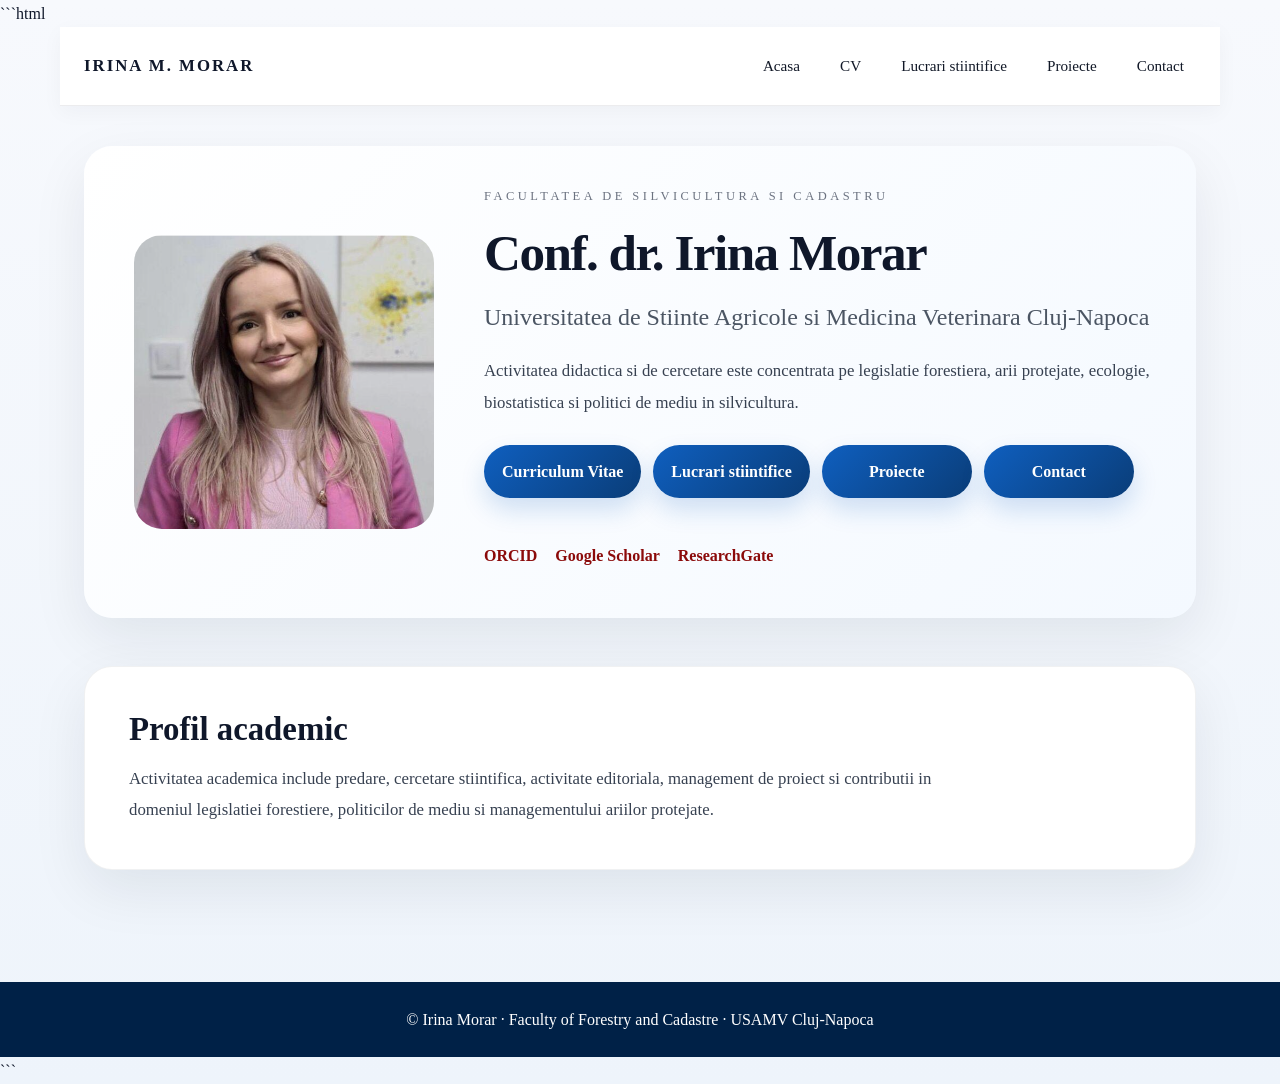
==== commit 77589715: "Translate site interface and key content to Romanian" ====
--- a/index.html
+++ b/index.html
@@ -1,6 +1,6 @@
 ```html
 <!DOCTYPE html>
-<html lang="en">
+<html lang="ro">
 
 <head>
     <meta charset="UTF-8">
@@ -18,10 +18,10 @@
     </div>
 
     <nav>
-        <a href="index.html">Home</a>
+        <a href="index.html">Acasa</a>
         <a href="cv.html">CV</a>
-        <a href="publications.html">Scientific Papers</a>
-        <a href="projects.html">Projects</a>
+        <a href="publications.html">Lucrari stiintifice</a>
+        <a href="projects.html">Proiecte</a>
         <a href="contact.html">Contact</a>
     </nav>
 
@@ -40,7 +40,7 @@
     <div class="hero-content">
 
         <p class="faculty">
-            FACULTY OF FORESTRY AND CADASTRE
+            FACULTATEA DE SILVICULTURA SI CADASTRU
         </p>
 
         <h1>
@@ -48,15 +48,15 @@
         </h1>
 
         <h2>
-            University of Agricultural Sciences and Veterinary Medicine
+            Universitatea de Stiinte Agricole si Medicina Veterinara
             Cluj-Napoca
         </h2>
 
         <p class="description">
 
-            Research and teaching activities focus on forest legislation,
-            protected areas, ecology, biostatistics and environmental
-            policies in forestry.
+            Activitatea didactica si de cercetare este concentrata pe
+            legislatie forestiera, arii protejate, ecologie, biostatistica
+            si politici de mediu in silvicultura.
 
         </p>
 
@@ -67,11 +67,11 @@
             </a>
 
             <a href="publications.html">
-                Scientific Papers
+                Lucrari stiintifice
             </a>
 
             <a href="projects.html">
-                Projects
+                Proiecte
             </a>
 
             <a href="contact.html">
@@ -99,15 +99,15 @@
 <section class="highlight">
 
     <h2>
-        Academic Profile
+        Profil academic
     </h2>
 
     <p>
 
-        Academic activity includes teaching, scientific research,
-        editorial activities, project management and contributions
-        to forestry legislation, environmental policies and
-        protected area management.
+        Activitatea academica include predare, cercetare stiintifica,
+        activitate editoriala, management de proiect si contributii
+        in domeniul legislatiei forestiere, politicilor de mediu si
+        managementului ariilor protejate.
 
     </p>
 
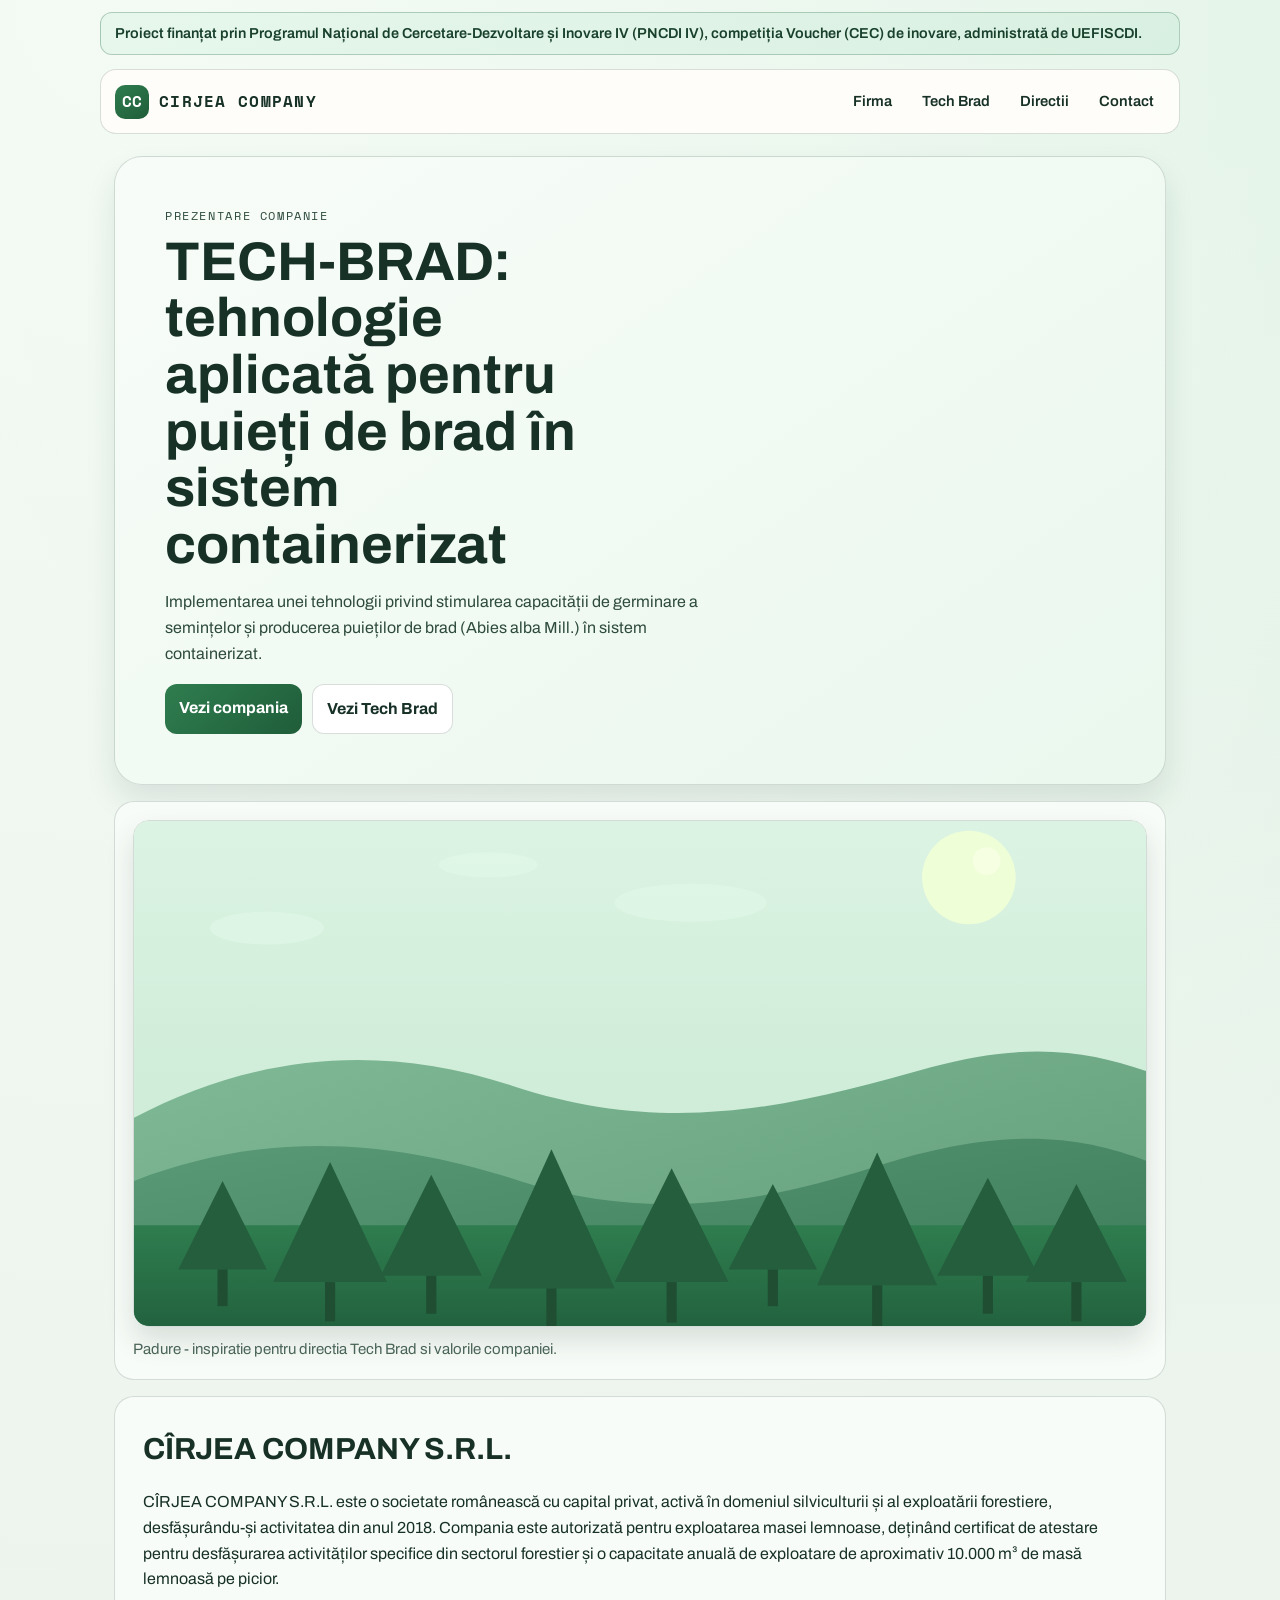
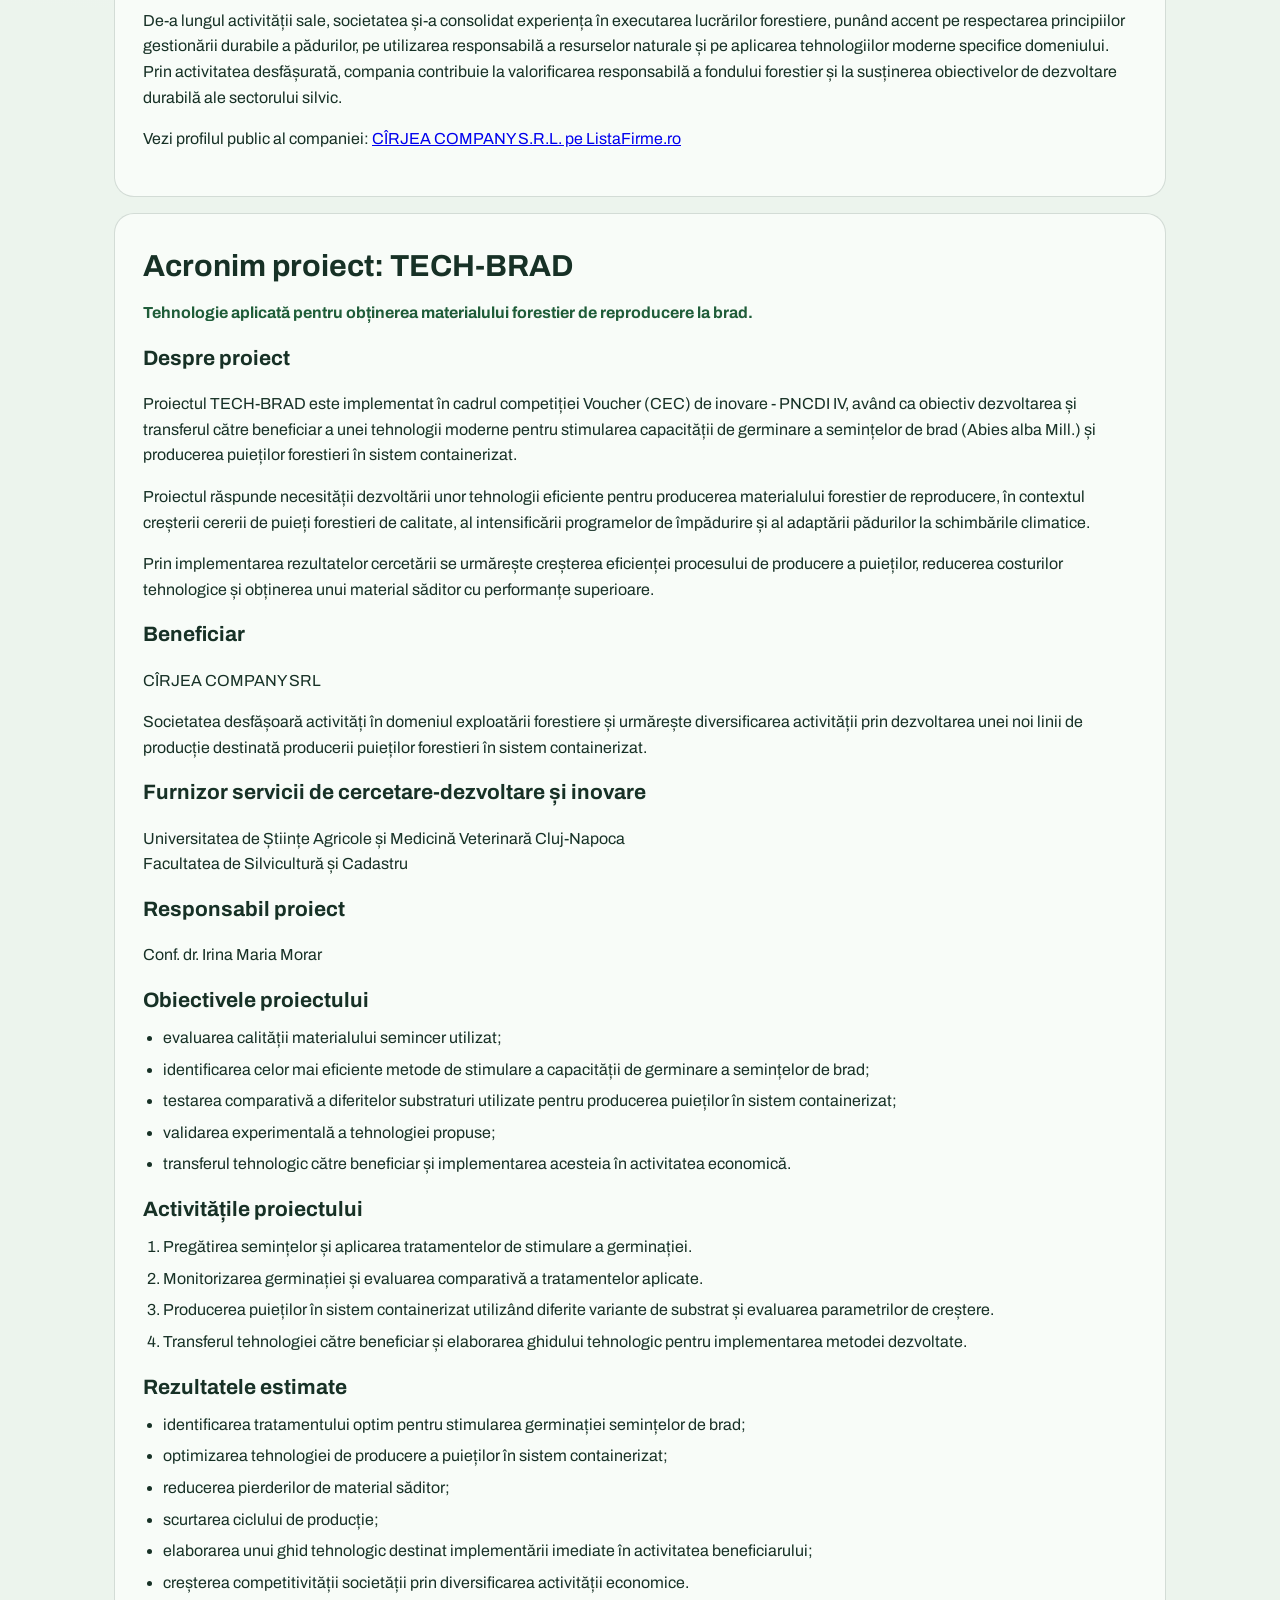
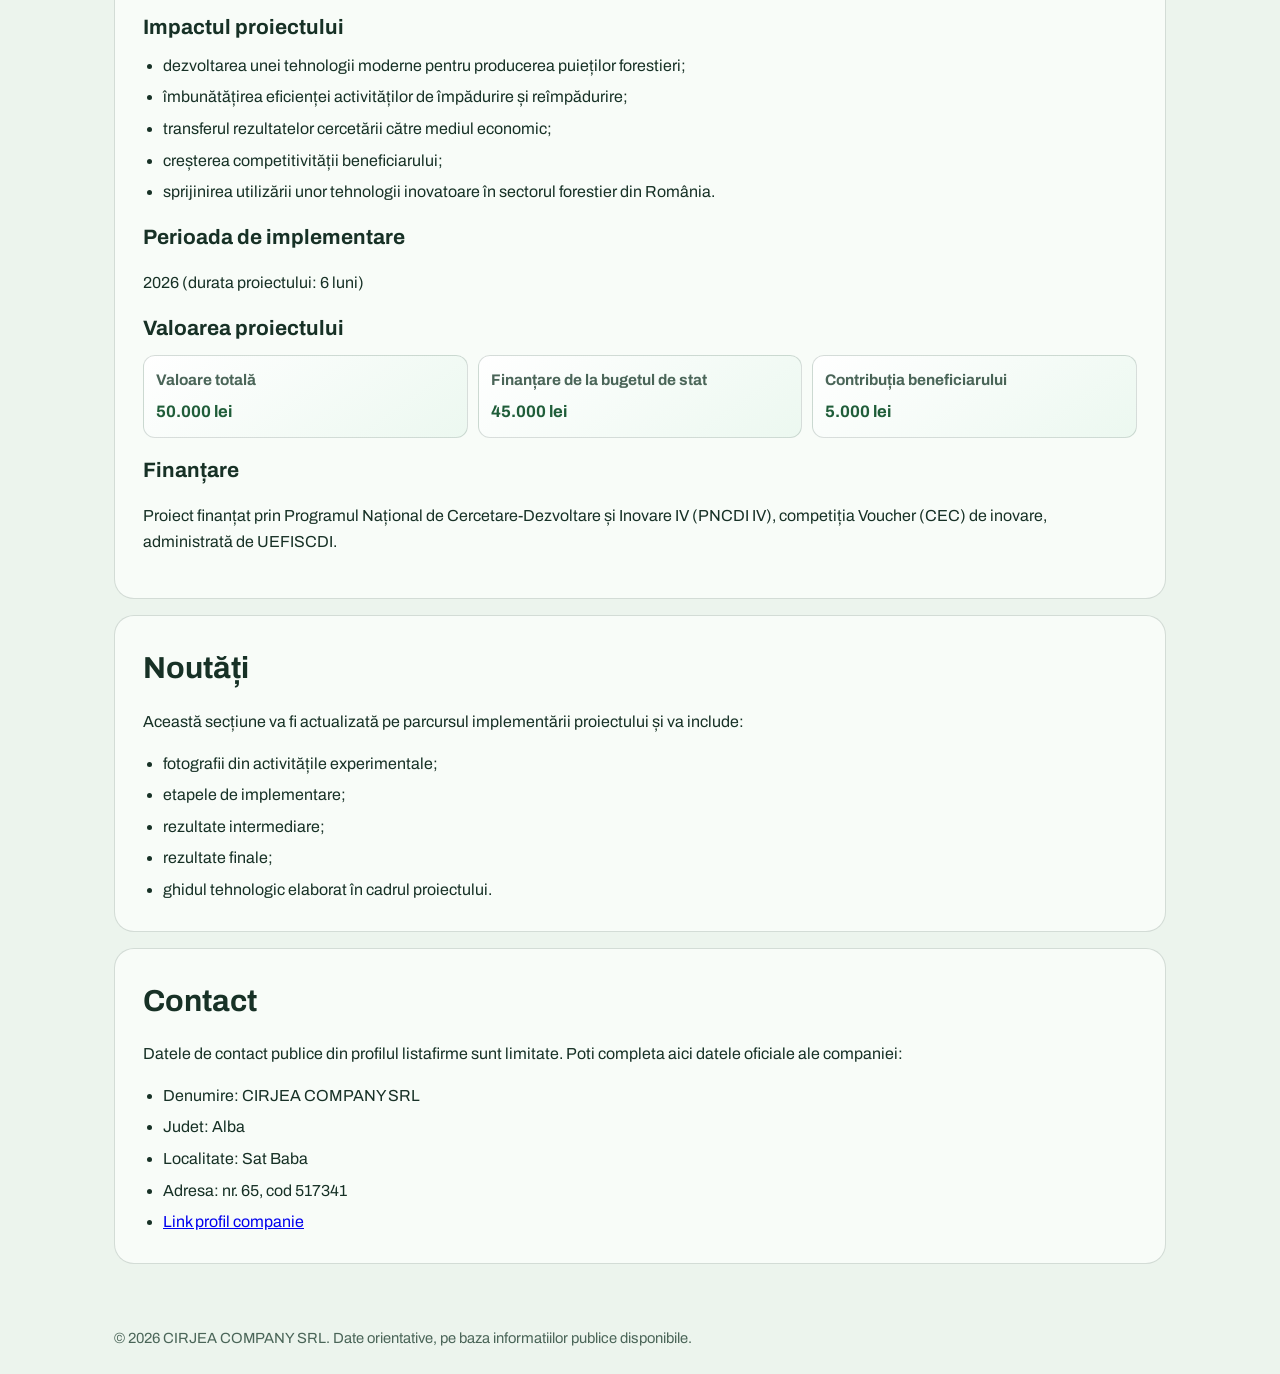
==== commit 0a029efc: "Redirect root to TECH-BRAD site" ====
--- a/index.html
+++ b/index.html
@@ -1,129 +1,16 @@
-```html
-<!DOCTYPE html>
+<!doctype html>
 <html lang="ro">
-
 <head>
-    <meta charset="UTF-8">
-    <meta name="viewport" content="width=device-width, initial-scale=1.0">
-    <title>Conf. dr. Irina Morar</title>
-    <link rel="stylesheet" href="style.css">
+  <meta charset="utf-8">
+  <meta name="viewport" content="width=device-width, initial-scale=1">
+  <meta http-equiv="refresh" content="0; url=alt-site/">
+  <meta name="robots" content="noindex">
+  <title>CIRJEA COMPANY | Tech Brad</title>
+  <script>
+    window.location.replace('alt-site/');
+  </script>
 </head>
-
-<body class="home-page">
-
-<header>
-
-    <div class="logo">
-        Irina M. Morar
-    </div>
-
-    <nav>
-        <a href="index.html">Acasa</a>
-        <a href="cv.html">CV</a>
-        <a href="publications.html">Lucrari stiintifice</a>
-        <a href="projects.html">Proiecte</a>
-        <a href="contact.html">Contact</a>
-    </nav>
-
-</header>
-
-<main>
-
-<section class="hero">
-
-    <div class="hero-image">
-
-        <img src="images/irina.png" alt="Irina Morar">
-
-    </div>
-
-    <div class="hero-content">
-
-        <p class="faculty">
-            FACULTATEA DE SILVICULTURA SI CADASTRU
-        </p>
-
-        <h1>
-            Conf. dr. Irina Morar
-        </h1>
-
-        <h2>
-            Universitatea de Stiinte Agricole si Medicina Veterinara
-            Cluj-Napoca
-        </h2>
-
-        <p class="description">
-
-            Activitatea didactica si de cercetare este concentrata pe
-            legislatie forestiera, arii protejate, ecologie, biostatistica
-            si politici de mediu in silvicultura.
-
-        </p>
-
-        <div class="buttons">
-
-            <a href="cv.html">
-                Curriculum Vitae
-            </a>
-
-            <a href="publications.html">
-                Lucrari stiintifice
-            </a>
-
-            <a href="projects.html">
-                Proiecte
-            </a>
-
-            <a href="contact.html">
-                Contact
-            </a>
-
-        </div>
-
-        <div class="academic-links">
-
-            <a href="https://orcid.org/0000-0002-8441-366" target="_blank">ORCID</a>
-
-            <a href="https://scholar.google.com/citations?user=jPo-xtcAAAAJ&hl=ro" target="_blank">Google Scholar</a>
-
-            <a href="https://www.researchgate.net/profile/Irina-Morar" target="_blank">ResearchGate</a>
-
-        </div>
-
-    </div>
-
-</section>
-
-
-
-<section class="highlight">
-
-    <h2>
-        Profil academic
-    </h2>
-
-    <p>
-
-        Activitatea academica include predare, cercetare stiintifica,
-        activitate editoriala, management de proiect si contributii
-        in domeniul legislatiei forestiere, politicilor de mediu si
-        managementului ariilor protejate.
-
-    </p>
-
-</section>
-
-</main>
-
-<footer>
-
-    <p>
-        © Irina Morar · Faculty of Forestry and Cadastre · USAMV Cluj-Napoca
-    </p>
-
-</footer>
-
+<body>
+  <p>Redirectionare către noul site: <a href="alt-site/">CIRJEA COMPANY | Tech Brad</a></p>
 </body>
-
 </html>
-```
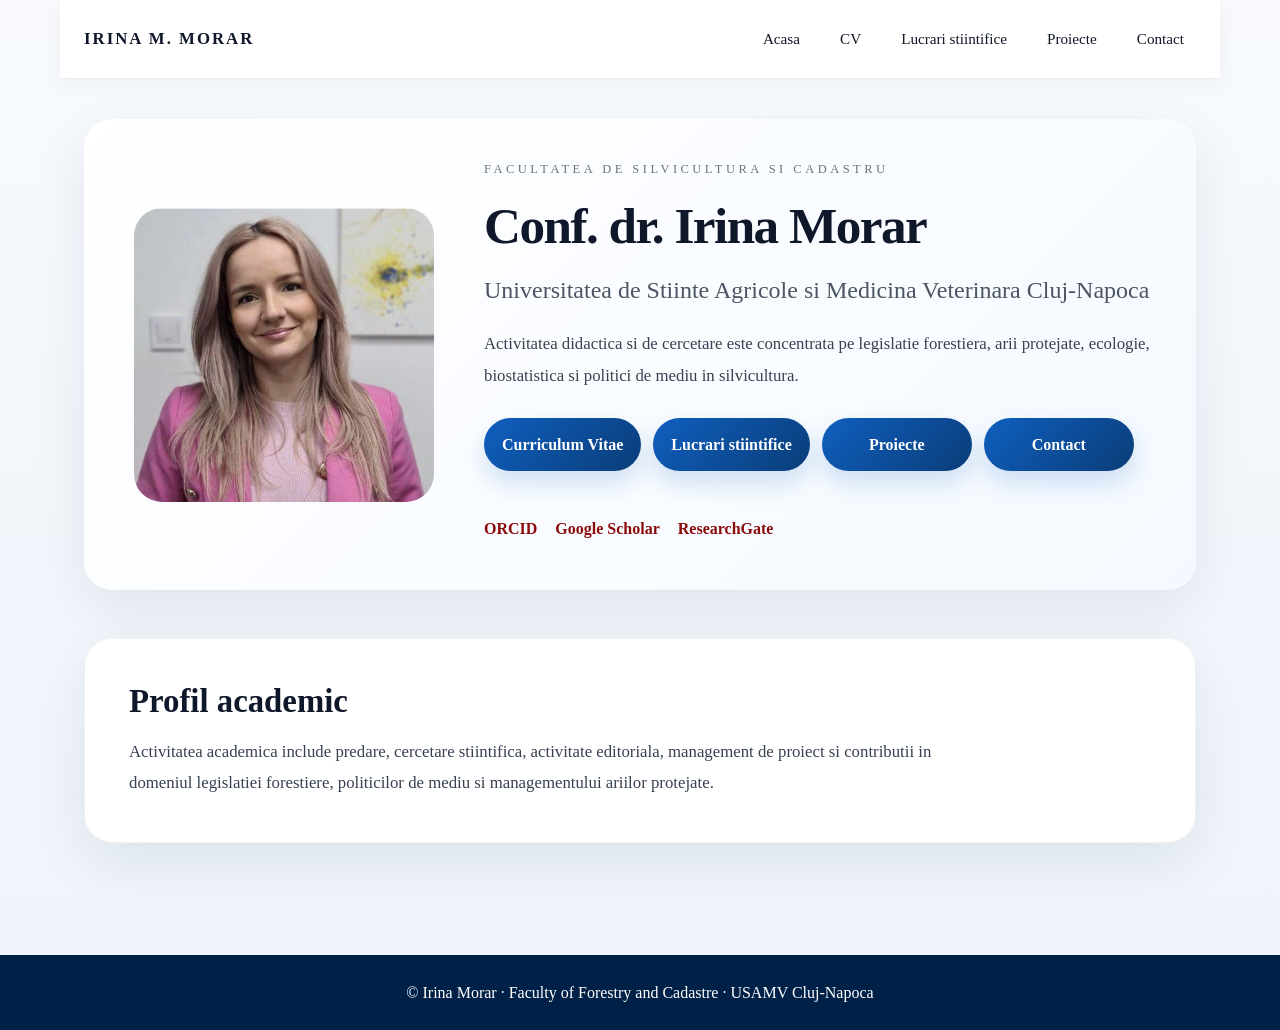
==== commit eba9fee1: "Restore Irina Morar homepage" ====
--- a/index.html
+++ b/index.html
@@ -1,16 +1,127 @@
-<!doctype html>
+<!DOCTYPE html>
 <html lang="ro">
+
 <head>
-  <meta charset="utf-8">
-  <meta name="viewport" content="width=device-width, initial-scale=1">
-  <meta http-equiv="refresh" content="0; url=alt-site/">
-  <meta name="robots" content="noindex">
-  <title>CIRJEA COMPANY | Tech Brad</title>
-  <script>
-    window.location.replace('alt-site/');
-  </script>
+  <meta charset="UTF-8">
+  <meta name="viewport" content="width=device-width, initial-scale=1.0">
+  <title>Conf. dr. Irina Morar</title>
+  <link rel="stylesheet" href="style.css">
 </head>
-<body>
-  <p>Redirectionare către noul site: <a href="alt-site/">CIRJEA COMPANY | Tech Brad</a></p>
+
+<body class="home-page">
+
+<header>
+
+  <div class="logo">
+    Irina M. Morar
+  </div>
+
+  <nav>
+    <a href="index.html">Acasa</a>
+    <a href="cv.html">CV</a>
+    <a href="publications.html">Lucrari stiintifice</a>
+    <a href="projects.html">Proiecte</a>
+    <a href="contact.html">Contact</a>
+  </nav>
+
+</header>
+
+<main>
+
+<section class="hero">
+
+  <div class="hero-image">
+
+    <img src="images/irina.png" alt="Irina Morar">
+
+  </div>
+
+  <div class="hero-content">
+
+    <p class="faculty">
+      FACULTATEA DE SILVICULTURA SI CADASTRU
+    </p>
+
+    <h1>
+      Conf. dr. Irina Morar
+    </h1>
+
+    <h2>
+      Universitatea de Stiinte Agricole si Medicina Veterinara
+      Cluj-Napoca
+    </h2>
+
+    <p class="description">
+
+      Activitatea didactica si de cercetare este concentrata pe
+      legislatie forestiera, arii protejate, ecologie, biostatistica
+      si politici de mediu in silvicultura.
+
+    </p>
+
+    <div class="buttons">
+
+      <a href="cv.html">
+        Curriculum Vitae
+      </a>
+
+      <a href="publications.html">
+        Lucrari stiintifice
+      </a>
+
+      <a href="projects.html">
+        Proiecte
+      </a>
+
+      <a href="contact.html">
+        Contact
+      </a>
+
+    </div>
+
+    <div class="academic-links">
+
+      <a href="https://orcid.org/0000-0002-8441-366" target="_blank">ORCID</a>
+
+      <a href="https://scholar.google.com/citations?user=jPo-xtcAAAAJ&hl=ro" target="_blank">Google Scholar</a>
+
+      <a href="https://www.researchgate.net/profile/Irina-Morar" target="_blank">ResearchGate</a>
+
+    </div>
+
+  </div>
+
+</section>
+
+
+
+<section class="highlight">
+
+  <h2>
+    Profil academic
+  </h2>
+
+  <p>
+
+    Activitatea academica include predare, cercetare stiintifica,
+    activitate editoriala, management de proiect si contributii
+    in domeniul legislatiei forestiere, politicilor de mediu si
+    managementului ariilor protejate.
+
+  </p>
+
+</section>
+
+</main>
+
+<footer>
+
+  <p>
+    © Irina Morar · Faculty of Forestry and Cadastre · USAMV Cluj-Napoca
+  </p>
+
+</footer>
+
 </body>
+
 </html>
--- a/style.css
+++ b/style.css
@@ -0,0 +1,2636 @@
+*{
+  margin: 0;
+  padding: 0;
+  box-sizing: border-box;
+}
+
+html{
+  font-size: 16px;
+}
+
+body{
+  font-family: "Inter", "Helvetica Neue", Arial, sans-serif;
+  background: #f7f8fb;
+  color: #111827;
+  line-height: 1.7;
+}
+
+body, button, input, textarea, select{
+  font-family: inherit;
+}
+
+header{
+  display: flex;
+  justify-content: space-between;
+  align-items: center;
+  gap: 28px;
+  padding: 32px 48px;
+  max-width: 1160px;
+  margin: 0 auto;
+}
+
+.logo{
+  font-size: 1.35rem;
+  font-weight: 700;
+  letter-spacing: 0.14em;
+  text-transform: uppercase;
+  color: #111827;
+}
+
+nav{
+  display: flex;
+  flex-wrap: wrap;
+  gap: 24px;
+  justify-content: flex-end;
+}
+
+nav a{
+  color: #111827;
+  text-decoration: none;
+  font-size: 0.95rem;
+  font-weight: 500;
+  transition: color 0.2s ease;
+}
+
+nav a:hover{
+  color: #002147;
+}
+
+main{
+  max-width: 1160px;
+  margin: 0 auto;
+  padding: 0 24px 64px;
+}
+
+.container{
+  max-width: 980px;
+  margin: 0 auto;
+  padding: 0 0 24px;
+}
+
+.section{
+  background: #ffffff;
+  border: 1px solid rgba(15, 23, 42, 0.06);
+  border-radius: 24px;
+  padding: 32px;
+  margin-bottom: 24px;
+  box-shadow: 0 18px 54px rgba(15, 23, 42, 0.06);
+}
+
+.section h1,
+.section h2,
+.section h3{
+  margin-bottom: 18px;
+  color: #111827;
+}
+
+.section p,
+.section li{
+  color: #374151;
+  line-height: 1.8;
+}
+
+.section ul,
+.section ol{
+  margin-top: 1rem;
+  margin-left: 1.25rem;
+}
+
+.section li{
+  margin-bottom: 0.65rem;
+}
+
+.tag-list{
+  display: flex;
+  flex-wrap: wrap;
+  gap: 12px;
+  margin-top: 1rem;
+  padding: 0;
+  list-style: none;
+}
+
+.tag-list li{
+  background: #eef4ff;
+  color: #002147;
+  font-weight: 600;
+  padding: 10px 16px;
+  border-radius: 999px;
+  border: 1px solid rgba(0, 33, 71, 0.12);
+}
+
+.position-list{
+  display: grid;
+  gap: 14px;
+  margin-top: 1rem;
+  padding: 0;
+  list-style: none;
+}
+
+.position-list li{
+  background: #e8f0ff;
+  color: #002147;
+  padding: 18px 20px;
+  border-radius: 20px;
+  border: 1px solid rgba(0, 33, 71, 0.14);
+  font-weight: 600;
+}
+
+.info-grid{
+  display: grid;
+  grid-template-columns: repeat(2, minmax(0, 1fr));
+  gap: 24px;
+}
+
+.card-grid{
+  display: grid;
+  grid-template-columns: repeat(2, minmax(0, 1fr));
+  gap: 24px;
+}
+
+.info-card{
+  background: #ffffff;
+  border: 1px solid rgba(15, 23, 42, 0.07);
+  border-radius: 28px;
+  padding: 28px;
+  box-shadow: 0 18px 40px rgba(15, 23, 42, 0.05);
+}
+
+.card-highlight,
+.info-card p{
+  color: #002147;
+}
+
+.project-list{
+  display: grid;
+  gap: 24px;
+}
+
+.project-card{
+  background: #ffffff;
+  border: 1px solid rgba(15, 23, 42, 0.1);
+  border-radius: 28px;
+  padding: 28px;
+  box-shadow: 0 18px 40px rgba(15, 23, 42, 0.05);
+}
+
+.project-card--upcoming{
+  border-color: rgba(34, 197, 94, 0.2);
+  background: #f5fffa;
+}
+
+.project-card h2{
+  margin-bottom: 14px;
+  color: #002147;
+}
+
+.project-tag,
+.project-role{
+  display: block;
+  margin-bottom: 12px;
+  color: #4b5563;
+  font-weight: 600;
+}
+
+.project-meta{
+  list-style: none;
+  padding: 0;
+  margin: 0 0 20px;
+}
+
+.project-meta li{
+  margin-bottom: 0.85rem;
+  color: #374151;
+}
+
+.project-card h3{
+  margin-top: 24px;
+  margin-bottom: 14px;
+}
+
+.project-card ul{
+  margin-left: 1rem;
+}
+
+.project-card a{
+  color: #0056b3;
+  text-decoration: none;
+}
+
+.project-card a:hover{
+  text-decoration: underline;
+}
+
+.personal-list{
+  list-style: none;
+  padding: 0;
+  margin: 0;
+}
+
+.personal-list li{
+  display: grid;
+  grid-template-columns: 150px 1fr;
+  gap: 16px;
+  padding: 12px 0;
+  border-bottom: 1px solid rgba(15, 23, 42, 0.08);
+}
+
+.personal-list li:last-child{
+  border-bottom: none;
+}
+
+.personal-list span{
+  font-weight: 700;
+  color: #111827;
+}
+
+.subtitle{
+  font-size: 1.05rem;
+  color: #4b5563;
+  line-height: 1.8;
+  max-width: 820px;
+}
+
+.small-note{
+  color: #6b7280;
+  font-size: 0.95rem;
+  margin-top: 1rem;
+}
+
+.hero{
+  display: grid;
+  grid-template-columns: minmax(220px, 280px) 1fr;
+  gap: 56px;
+  background: #ffffff;
+  padding: 52px;
+  border-radius: 32px;
+  box-shadow: 0 35px 80px rgba(15, 23, 42, 0.08);
+  margin-top: 16px;
+}
+
+.hero-image img{
+  width: 100%;
+  height: auto;
+  border-radius: 28px;
+  object-fit: cover;
+}
+
+.hero-content{
+  display: flex;
+  flex-direction: column;
+  gap: 20px;
+}
+
+.faculty{
+  font-size: 0.78rem;
+  letter-spacing: 0.28em;
+  text-transform: uppercase;
+  color: #6b7280;
+}
+
+.hero-content h1{
+  font-size: clamp(3rem, 4.2vw, 4.4rem);
+  line-height: 0.95;
+  letter-spacing: -0.03em;
+}
+
+.hero-content h2{
+  color: #4b5563;
+  font-weight: 400;
+  max-width: 680px;
+  line-height: 1.5;
+}
+
+.description{
+  max-width: 680px;
+  font-size: 1.05rem;
+  color: #374151;
+  line-height: 1.9;
+}
+
+.buttons{
+  display: flex;
+  flex-wrap: wrap;
+  gap: 14px;
+  margin-top: 6px;
+}
+
+.buttons a{
+  display: inline-flex;
+  align-items: center;
+  justify-content: center;
+  padding: 14px 26px;
+  border-radius: 999px;
+  background: #002147;
+  color: #ffffff;
+  text-decoration: none;
+  font-weight: 600;
+}
+
+.academic-links{
+  display: flex;
+  flex-wrap: wrap;
+  gap: 18px;
+  margin-top: 18px;
+}
+
+.academic-links a{
+  color: #8b0a0a;
+  text-decoration: none;
+  font-weight: 600;
+}
+
+.academic-links a:hover{
+  color: #002147;
+}
+
+.highlight{
+  margin-top: 48px;
+  padding: 44px;
+  background: #ffffff;
+  border-radius: 32px;
+  border: 1px solid rgba(15, 23, 42, 0.06);
+  box-shadow: 0 25px 60px rgba(15, 23, 42, 0.05);
+}
+
+.highlight h2{
+  font-size: 2.05rem;
+  margin-bottom: 16px;
+  font-weight: 700;
+  line-height: 1.1;
+}
+
+.highlight p{
+  font-size: 1.05rem;
+  color: #374151;
+  max-width: 820px;
+  line-height: 1.85;
+}
+
+footer{
+  margin-top: 48px;
+  padding: 24px 0;
+  text-align: center;
+  background: #002147;
+  color: white;
+}
+
+@media (max-width: 900px) {
+  header, main{
+    padding-left: 20px;
+    padding-right: 20px;
+  }
+
+  .hero{
+    grid-template-columns: 1fr;
+    padding: 38px;
+  }
+
+  .hero-image img{
+    max-width: 100%;
+  }
+
+  .buttons{
+    justify-content: flex-start;
+  }
+}
+
+.interest-grid{
+  display: grid;
+  grid-template-columns: repeat(auto-fit, minmax(220px, 1fr));
+  gap: 18px;
+  margin-top: 1rem;
+}
+
+.interest-card{
+  background: #f8fafc;
+  border: 1px solid rgba(15, 23, 42, 0.08);
+  border-radius: 20px;
+  padding: 18px 20px;
+  font-weight: 600;
+  color: #111827;
+}
+
+.profile-list{
+  margin-top: 1rem;
+  list-style: none;
+  padding: 0;
+  display: grid;
+  gap: 0.9rem;
+}
+
+.profile-list li{
+  display: flex;
+  flex-wrap: wrap;
+  align-items: center;
+  justify-content: space-between;
+  gap: 0.75rem;
+  padding: 16px 20px;
+  border-radius: 20px;
+  background: #f9fafb;
+  border: 1px solid rgba(15, 23, 42, 0.06);
+}
+
+.profile-list strong{
+  color: #111827;
+  min-width: 150px;
+}
+
+.profile-list a{
+  color: #002147;
+  text-decoration: underline;
+}
+
+.page-hero{
+  max-width: 1160px;
+  margin: 24px auto 0;
+  background: #ffffff;
+  border-radius: 32px;
+  padding: 48px;
+  box-shadow: 0 35px 80px rgba(15, 23, 42, 0.08);
+}
+
+.page-hero h1{
+  font-size: clamp(2.75rem, 5vw, 3.6rem);
+  line-height: 1.05;
+  margin-bottom: 18px;
+}
+
+.page-hero .description{
+  max-width: 760px;
+  font-size: 1.05rem;
+  color: #4b5563;
+  line-height: 1.8;
+}
+
+footer p{
+  margin: 0;
+}
+
+@media (max-width: 900px) {
+  header, main{
+    padding-left: 20px;
+    padding-right: 20px;
+  }
+
+  .hero{
+    grid-template-columns: 1fr;
+    padding: 38px;
+  }
+
+  .hero-image img{
+    max-width: 100%;
+  }
+
+  .buttons{
+    justify-content: flex-start;
+  }
+
+  .page-hero{
+    padding: 34px;
+  }
+
+  .cv-hero{
+    grid-template-columns: 1fr;
+  }
+}
+
+@media (max-width: 640px) {
+  header{
+    flex-direction: column;
+    align-items: flex-start;
+    padding: 24px 20px 0;
+  }
+
+  nav{
+    gap: 16px;
+  }
+
+  .hero{
+    padding: 28px;
+  }
+
+  .highlight{
+    padding: 28px;
+  }
+
+  .page-hero{
+    padding: 26px;
+  }
+
+  .cv-hero{
+    padding: 30px 20px;
+  }
+}
+
+.cv-page{
+  max-width: 1160px;
+  margin: 0 auto;
+  padding: 0 24px 64px;
+}
+
+.cv-hero{
+  display: grid;
+  grid-template-columns: 1.4fr 1fr;
+  gap: 28px;
+  background: linear-gradient(180deg, #ffffff 0%, #eef4ff 100%);
+  border-radius: 32px;
+  padding: 48px;
+  margin: 24px auto 28px;
+  box-shadow: 0 35px 80px rgba(15, 23, 42, 0.08);
+}
+
+.cv-intro{
+  display: flex;
+  flex-direction: column;
+  gap: 18px;
+}
+
+.eyebrow{
+  text-transform: uppercase;
+  letter-spacing: 0.2em;
+  color: #4b5563;
+  font-size: 0.75rem;
+}
+
+.cv-hero h1{
+  font-size: clamp(2.8rem, 4.6vw, 3.8rem);
+  line-height: 1.02;
+  margin: 0;
+}
+
+.hero-text{
+  max-width: 740px;
+  color: #475569;
+  line-height: 1.8;
+  font-size: 1.02rem;
+}
+
+.hero-tags{
+  display: flex;
+  flex-wrap: wrap;
+  gap: 12px;
+}
+
+.hero-tags span{
+  background: #ffffff;
+  border: 1px solid rgba(15, 23, 42, 0.1);
+  border-radius: 999px;
+  padding: 10px 16px;
+  font-size: 0.95rem;
+  color: #111827;
+}
+
+.cv-meta{
+  display: grid;
+  gap: 16px;
+}
+
+.meta-card{
+  background: #ffffff;
+  border: 1px solid rgba(15, 23, 42, 0.08);
+  border-radius: 24px;
+  padding: 22px;
+  min-height: 100px;
+}
+
+.meta-card p{
+  margin: 0 0 10px;
+  color: #4b5563;
+  font-size: 0.9rem;
+}
+
+.meta-card strong,
+.meta-card a{
+  color: #111827;
+  font-size: 1rem;
+  font-weight: 600;
+  text-decoration: none;
+}
+
+.meta-card a:hover{
+  color: #002147;
+}
+
+.cv-section{
+  background: #ffffff;
+  border: 1px solid rgba(15, 23, 42, 0.06);
+  border-radius: 28px;
+  padding: 34px;
+  margin-bottom: 24px;
+}
+
+.cv-section h2{
+  margin-bottom: 18px;
+  color: #111827;
+}
+
+.cv-section p,
+.cv-section li{
+  color: #475569;
+  line-height: 1.8;
+}
+
+.cv-section ul{
+  margin-top: 1rem;
+  margin-left: 1.3rem;
+}
+
+.cv-section li{
+  margin-bottom: 0.75rem;
+}
+
+.grid-2{
+  display: grid;
+  grid-template-columns: 1fr 1fr;
+  gap: 28px;
+}
+
+.muted{
+  color: #6b7280;
+  margin-top: 1rem;
+  font-size: 0.95rem;
+}
+
+.editorial-grid{
+  display: grid;
+  grid-template-columns: 1fr 1fr;
+  gap: 24px;
+}
+
+.editorial-grid h3{
+  margin-bottom: 12px;
+}
+
+.editorial-grid ul{
+  list-style: disc;
+  margin-left: 1.2rem;
+}
+
+.editorial-grid ul li{
+  margin-bottom: 0.8rem;
+}
+
+.publication-section .publication-group{
+  display: grid;
+  grid-template-columns: 1fr 1fr;
+  gap: 24px;
+  margin-top: 1rem;
+}
+
+.publication-section .publication-block{
+  background: #f8fafc;
+  border: 1px solid rgba(0, 33, 71, 0.12);
+  border-radius: 24px;
+  padding: 22px 24px;
+}
+
+.publication-section .publication-block h3{
+  margin-bottom: 14px;
+  color: #002147;
+}
+
+.publication-section .publication-list{
+  margin: 0;
+  padding-left: 1.2rem;
+}
+
+.publication-section .publication-list li{
+  margin-bottom: 1rem;
+  color: #334155;
+  line-height: 1.8;
+}
+
+.publication-section .publication-meta{
+  display: inline-block;
+  margin-top: 0.25rem;
+  color: #002147;
+  font-weight: 700;
+}
+
+.active{
+  color: #002147;
+  font-weight: 700;
+}
+
+/* Custom CV paragraph and span styles (from user) */
+p.p1 {margin: 0.0px 0.0px 8.0px 0.0px; font: 11.0px Helvetica; color: #000000}
+p.p2 {margin: 0.0px 0.0px 8.0px 0.0px; font: 11.0px Helvetica; color: #000000; min-height: 13.0px}
+p.p3 {margin: 0.0px 0.0px 8.0px 0.0px; font: 11.0px Helvetica; color: #0b4cb4}
+p.p4 {margin: 0.0px 0.0px 0.0px 0.0px; text-align: justify; text-indent: 28.4px; font: 9.0px Arial; color: #000000}
+p.p5 {margin: 0.0px 0.0px 0.0px 0.0px; text-align: justify; text-indent: 35.5px; font: 9.0px Arial; color: #000000}
+p.p6 {margin: 0.0px 0.0px 0.0px 106.3px; text-align: justify; text-indent: 35.5px; font: 9.0px Arial; color: #000000}
+p.p7 {margin: 0.0px 0.0px 8.0px 0.0px; font: 10.0px Helvetica; color: #1a1a1a}
+
+span.s1 {color: #000000}
+span.s2 {text-decoration: underline ; color: #0b4cb4}
+span.s3 {font: 11.0px Arial}
+span.s4 {text-decoration: underline}
+span.s5 {letter-spacing: -0.3px}
+span.s6 {letter-spacing: -0.3px; color: #244084}
+span.s7 {font: 9.0px Helvetica; color: #000000}
+span.s8 {background-color: #ffffff}
+span.Apple-tab-span {white-space:pre}
+
+.cv-formatted a{color:#0b4cb4}
+.cv-formatted ul{margin-left:1.2rem}
+.cv-formatted li{margin-bottom:0.4rem}
+
+/* Scientific Papers Document Styling */
+.sci-papers p.p1 {margin: 0.0px 0.0px 0.0px 0.0px; text-indent: 28.4px; font: 9.0px Arial; color: #244084}
+.sci-papers p.p2 {margin: 0.0px 0.0px 0.0px 0.0px; text-indent: 35.5px; font: 9.0px Arial; color: #244084; min-height: 10.0px}
+.sci-papers p.p3 {margin: 0.0px 0.0px 0.0px 141.8px; text-align: justify; line-height: 5.0px; font: 9.0px Arial; color: #000000}
+.sci-papers p.p4 {margin: 0.0px 0.0px 0.0px 141.8px; text-align: justify; font: 9.0px Arial; color: #000000}
+.sci-papers p.p5 {margin: 0.0px 0.0px 5.0px 141.8px; text-align: justify; font: 9.0px Arial; color: #000000; min-height: 10.0px}
+.sci-papers p.p6 {margin: 0.0px 0.0px 2.8px 0.0px; text-align: justify; text-indent: 28.4px; font: 9.0px Arial; color: #244084}
+.sci-papers p.p7 {margin: 0.0px 0.0px 0.0px 141.8px; text-align: justify; line-height: 5.0px; font: 9.0px Arial; color: #1a1a1a}
+.sci-papers p.p8 {margin: 0.0px 0.0px 8.0px 0.0px; font: 11.0px Helvetica; color: #000000; min-height: 13.0px}
+.sci-papers span.s1 {letter-spacing: -0.3px}
+.sci-papers span.s2 {letter-spacing: -0.3px; color: #b00004}
+.sci-papers span.s3 {letter-spacing: -0.3px; color: #302c2a}
+.sci-papers span.s4 {letter-spacing: -0.3px; background-color: #ffffff}
+.sci-papers span.s5 {font: 8.0px Arial; letter-spacing: -0.3px; color: #302c2a}
+.sci-papers span.s6 {letter-spacing: -0.3px; color: #000000}
+
+.sci-papers {max-width: 900px; margin: 0 auto; font-family: Arial, sans-serif}
+.sci-papers h1 {font-size: 2.2rem; color: #244084; margin-bottom: 32px; letter-spacing: -0.5px}
+.sci-papers h2 {font-size: 1.15rem; color: #244084; margin-top: 42px; margin-bottom: 22px; border-bottom: 2px solid #244084; padding-bottom: 12px}
+.sci-papers ol {margin: 16px 0 32px 28px; padding: 0}
+.sci-papers li {margin-bottom: 16px; line-height: 1.6; text-align: justify; color: #1a1a1a; font-size: 0.95rem}
+.sci-papers strong {color: #244084; font-weight: 700}
+.sci-papers em {font-style: italic; color: #333}
+
+/* Publication items styling */
+.publication-item {
+  margin-bottom: 20px;
+  padding: 16px;
+  background: #f9f3eb;
+  border-left: 5px solid #244084;
+  border-radius: 8px;
+  box-shadow: 0 3px 8px rgba(36, 64, 132, 0.1);
+}
+
+.publication-item p {
+  margin: 8px 0;
+  line-height: 1.6;
+  color: #1a1a1a;
+  font-size: 0.95rem;
+}
+
+.publication-item p:first-child {
+  margin-top: 0;
+  font-weight: 600;
+  color: #244084;
+}
+
+.publication-item a {
+  color: #244084;
+  text-decoration: none;
+  font-weight: 500;
+}
+
+.publication-item a:hover {
+  text-decoration: underline;
+}
+
+/* Project List and Cards */
+.project-list {
+  display: flex;
+  flex-direction: column;
+  gap: 20px;
+  margin-top: 32px;
+}
+
+.project-card {
+  background: #ffffff;
+  border: 1px solid #e5e7eb;
+  border-radius: 12px;
+  box-shadow: 0 10px 25px rgba(15, 23, 42, 0.05);
+  transition: all 0.3s ease;
+  overflow: hidden;
+}
+
+.project-card:hover {
+  box-shadow: 0 20px 40px rgba(15, 23, 42, 0.1);
+  border-color: #d1d5db;
+}
+
+.project-header {
+  display: flex;
+  justify-content: space-between;
+  align-items: center;
+  padding: 24px;
+  background: linear-gradient(135deg, #ffffff 0%, #f8f9fa 100%);
+  border-bottom: 1px solid #e5e7eb;
+  cursor: pointer;
+  transition: background 0.3s ease;
+}
+
+.project-header:hover {
+  background: linear-gradient(135deg, #f8f9fa 0%, #f0f4f8 100%);
+}
+
+.project-title-section {
+  flex: 1;
+}
+
+.project-title-section h2 {
+  margin: 0;
+  font-size: 1.5rem;
+  color: #002147;
+  font-weight: 700;
+}
+
+.project-tag {
+  margin: 8px 0 0 0;
+  font-size: 0.85rem;
+  color: #6b7280;
+  font-weight: 500;
+  letter-spacing: 0.5px;
+}
+
+.project-toggle {
+  display: flex;
+  align-items: center;
+  justify-content: center;
+  width: 44px;
+  height: 44px;
+  background: #244084;
+  border: none;
+  border-radius: 50%;
+  cursor: pointer;
+  transition: all 0.3s ease;
+  flex-shrink: 0;
+  margin-left: 16px;
+}
+
+.project-toggle:hover {
+  background: #1a2f5c;
+  transform: scale(1.05);
+}
+
+.project-toggle:active {
+  transform: scale(0.95);
+}
+
+.toggle-icon {
+  color: #ffffff;
+  font-size: 24px;
+  font-weight: 300;
+  line-height: 1;
+  transition: transform 0.3s ease;
+  display: block;
+}
+
+.project-card .project-toggle[aria-expanded="true"] .toggle-icon {
+  transform: rotate(45deg);
+}
+
+.project-content {
+  padding: 32px 24px;
+  animation: slideDown 0.3s ease;
+}
+
+@keyframes slideDown {
+  from {
+    opacity: 0;
+    transform: translateY(-10px);
+  }
+  to {
+    opacity: 1;
+    transform: translateY(0);
+  }
+}
+
+.project-content h3 {
+  margin: 28px 0 16px 0;
+  font-size: 1.15rem;
+  color: #244084;
+  font-weight: 600;
+}
+
+.project-content h4 {
+  margin: 24px 0 12px 0;
+  font-size: 1rem;
+  color: #002147;
+  font-weight: 600;
+}
+
+.project-content p {
+  margin: 0 0 16px 0;
+  line-height: 1.7;
+  color: #374151;
+}
+
+.project-content ul {
+  margin: 0 0 16px 24px;
+  padding: 0;
+}
+
+.project-content li {
+  margin-bottom: 12px;
+  line-height: 1.6;
+  color: #374151;
+}
+
+.project-meta {
+  list-style: none;
+  margin: 16px 0;
+  padding: 0;
+}
+
+.project-meta li {
+  margin-bottom: 12px;
+  line-height: 1.6;
+  color: #374151;
+}
+
+.project-role {
+  margin: 0 0 20px 0;
+  font-size: 1rem;
+  color: #244084;
+}
+
+@media (max-width: 768px) {
+  .project-header {
+    flex-wrap: wrap;
+    gap: 16px;
+  }
+
+  .project-title-section {
+    width: 100%;
+  }
+
+  .project-title-section h2 {
+    font-size: 1.3rem;
+  }
+
+  .project-toggle {
+    width: 40px;
+    height: 40px;
+    margin-left: 0;
+  }
+
+  .toggle-icon {
+    font-size: 20px;
+  }
+
+  .project-content {
+    padding: 24px 16px;
+  }
+}
+
+/* Project Badges */
+.project-title-with-badge {
+  display: flex;
+  align-items: center;
+  gap: 12px;
+}
+
+.project-badge {
+  display: inline-block;
+  padding: 6px 12px;
+  border-radius: 20px;
+  font-size: 0.75rem;
+  font-weight: 600;
+  text-transform: uppercase;
+  letter-spacing: 0.5px;
+  white-space: nowrap;
+}
+
+.badge-completed {
+  background: linear-gradient(135deg, #10b981, #059669);
+  color: #ffffff;
+  box-shadow: 0 4px 12px rgba(16, 185, 129, 0.3);
+}
+
+.badge-upcoming {
+  background: linear-gradient(135deg, #f59e0b, #d97706);
+  color: #ffffff;
+  box-shadow: 0 4px 12px rgba(245, 158, 11, 0.3);
+}
+
+/* Project Card Variants */
+.project-card-active {
+  border-left: 5px solid #10b981;
+}
+
+.project-card-active .project-header {
+  background: linear-gradient(135deg, #f0fdf4 0%, #f8fafc 100%);
+  border-bottom: 2px solid #10b981;
+}
+
+.project-card-upcoming {
+  border-left: 5px solid #f59e0b;
+}
+
+.project-card-upcoming .project-header {
+  background: linear-gradient(135deg, #fffbf0 0%, #f8fafc 100%);
+  border-bottom: 2px solid #f59e0b;
+}
+
+/* Highlight Boxes */
+.highlight-box {
+  margin: 24px 0;
+  padding: 20px;
+  border-radius: 8px;
+  border-left: 5px solid #244084;
+  background: #f9f3eb;
+  box-shadow: 0 3px 8px rgba(36, 64, 132, 0.1);
+  animation: fadeIn 0.4s ease;
+}
+
+@keyframes fadeIn {
+  from {
+    opacity: 0;
+    transform: translateY(-5px);
+  }
+  to {
+    opacity: 1;
+    transform: translateY(0);
+  }
+}
+
+.highlight-box-blue {
+  background: #f9f3eb;
+  border-left: 5px solid #244084;
+  border-radius: 8px;
+  padding: 16px;
+  margin: 12px 0;
+  box-shadow: 0 2px 6px rgba(0, 0, 0, 0.06);
+}
+
+.highlight-box-blue h3 {
+  color: #244084;
+  margin-top: 0;
+  margin-bottom: 12px;
+  font-weight: 700;
+}
+
+.highlight-box-green {
+  background: #f9f3eb;
+  border-left: 5px solid #244084;
+  border-radius: 8px;
+  padding: 16px;
+  margin: 12px 0;
+  box-shadow: 0 2px 6px rgba(0, 0, 0, 0.06);
+}
+
+.highlight-box-green h3 {
+  color: #244084;
+  margin-top: 0;
+  margin-bottom: 12px;
+  font-weight: 700;
+}
+
+.highlight-box-purple {
+  background: #f9f3eb;
+  border-left: 5px solid #244084;
+  border-radius: 8px;
+  padding: 16px;
+  margin: 12px 0;
+  box-shadow: 0 2px 6px rgba(0, 0, 0, 0.06);
+}
+
+.highlight-box-purple h3 {
+  color: #244084;
+  margin-top: 0;
+  margin-bottom: 12px;
+  font-weight: 700;
+}
+
+.highlight-box-orange {
+  background: #f9f3eb;
+  border-left: 5px solid #244084;
+  border-radius: 8px;
+  padding: 16px;
+  margin: 12px 0;
+  box-shadow: 0 2px 6px rgba(0, 0, 0, 0.06);
+}
+
+.highlight-box-orange h3 {
+  color: #244084;
+  margin-top: 0;
+  margin-bottom: 12px;
+  font-weight: 700;
+}
+
+.highlight-box-red {
+  background: #f9f3eb;
+  border-left: 5px solid #244084;
+  border-radius: 8px;
+  padding: 16px;
+  margin: 12px 0;
+  box-shadow: 0 2px 6px rgba(0, 0, 0, 0.06);
+}
+
+.highlight-box-red h3 {
+  color: #244084;
+  margin-top: 0;
+  margin-bottom: 12px;
+  font-weight: 700;
+}
+
+.highlight-box p, .highlight-box ul, .highlight-box li {
+  color: #1a1a1a;
+}
+
+/* Highlight Elements */
+.highlight-date {
+  background: #f9f3eb;
+  padding: 2px 6px;
+  border-radius: 4px;
+  font-weight: 700;
+  color: #244084;
+}
+
+.highlight-duration {
+  background: #f9f3eb;
+  padding: 2px 6px;
+  border-radius: 4px;
+  font-weight: 700;
+  color: #244084;
+}
+
+.highlight-label {
+  display: block;
+  margin: 16px 0 12px 0;
+  color: #244084;
+  font-size: 0.95rem;
+  text-transform: uppercase;
+  letter-spacing: 0.5px;
+  font-weight: 700;
+}
+
+.highlight-section {
+  background: #fafbfc;
+  padding: 16px;
+  border-radius: 8px;
+  border-left: 4px solid #244084;
+  margin: 12px 0;
+}
+
+/* Section Headers with Colors */
+.results-header {
+  margin: 32px 0 16px 0;
+  font-size: 1.2rem;
+  color: #002147;
+  font-weight: 700;
+  padding-bottom: 12px;
+  border-bottom: 3px solid #244084;
+  position: relative;
+}
+
+.results-header::before {
+  content: "";
+  position: absolute;
+  left: 0;
+  bottom: -3px;
+  height: 3px;
+  width: 60px;
+  background: linear-gradient(90deg, #10b981, #059669);
+}
+
+.section-header-blue {
+  margin: 24px 0 16px 0;
+  font-size: 1.05rem;
+  color: #1e40af;
+  font-weight: 600;
+  padding-bottom: 8px;
+  border-bottom: 2px solid #3b82f6;
+  position: relative;
+}
+
+.section-header-blue::before {
+  content: "▶ ";
+  color: #3b82f6;
+  margin-right: 8px;
+  font-size: 0.8em;
+}
+
+/* Meta Highlight */
+.project-meta-highlight {
+  background: #f9f3eb;
+  padding: 20px;
+  border-radius: 8px;
+  border-left: 5px solid #244084;
+  margin-bottom: 20px;
+  box-shadow: 0 3px 8px rgba(36, 64, 132, 0.1);
+}
+
+/* Additional Badge Styles */
+.badge-ongoing {
+  background: linear-gradient(135deg, #ef4444, #dc2626);
+  color: #ffffff;
+  box-shadow: 0 4px 12px rgba(239, 68, 68, 0.3);
+}
+
+/* Red Highlight Box */
+.highlight-box-red {
+  background: linear-gradient(135deg, #fee2e2 0%, #fecaca 100%);
+  border-left-color: #ef4444;
+}
+
+.highlight-box-red h3 {
+  color: #7f1d1d;
+  margin-top: 0;
+}
+
+/* Funding Banner */
+.funding-banner {
+  background: linear-gradient(135deg, #fef3e0 0%, #fef9e7 100%);
+  border: 2px solid #f59e0b;
+  border-radius: 8px;
+  padding: 16px 20px;
+  margin-bottom: 24px;
+  font-size: 0.95rem;
+}
+
+.funding-banner p {
+  margin: 0;
+  color: #92400e;
+  line-height: 1.6;
+}
+
+.funding-banner strong {
+  color: #b45309;
+  font-weight: 700;
+}
+
+/* Results List Styling */
+.results-list {
+  list-style: none;
+  padding: 0;
+  margin: 16px 0 24px 0;
+}
+
+.results-list li {
+  padding: 12px 16px;
+  margin-bottom: 10px;
+  background: #f0f4f8;
+  border-left: 4px solid #244084;
+  border-radius: 4px;
+  color: #374151;
+  line-height: 1.6;
+  position: relative;
+}
+
+.results-list li::before {
+  content: "✓";
+  position: absolute;
+  left: 8px;
+  color: #10b981;
+  font-weight: bold;
+  font-size: 1.1em;
+}
+
+/* ============================================ */
+/* PROJECTS PAGE SPECIFIC STYLING */
+/* ============================================ */
+
+.projects-header {
+  margin-bottom: 52px;
+  padding: 64px 40px;
+  background: linear-gradient(135deg, #ffffff 0%, #f8fafc 50%, #f0f4f8 100%);
+  border-radius: 20px;
+  border: 1px solid rgba(36, 64, 132, 0.08);
+  box-shadow: 0 20px 40px rgba(15, 23, 42, 0.06);
+  animation: fadeInDown 0.6s ease;
+  position: relative;
+  overflow: hidden;
+}
+
+.projects-header::before {
+  content: "";
+  position: absolute;
+  top: 0;
+  left: 0;
+  right: 0;
+  height: 4px;
+  background: linear-gradient(90deg, #244084, #3b82f6, #1e40af);
+}
+
+.projects-header::after {
+  content: "";
+  position: absolute;
+  bottom: -50%;
+  right: -10%;
+  width: 400px;
+  height: 400px;
+  background: radial-gradient(circle, rgba(36, 64, 132, 0.03) 0%, transparent 70%);
+  border-radius: 50%;
+}
+
+.projects-header-content {
+  position: relative;
+  z-index: 1;
+  max-width: 800px;
+}
+
+@keyframes fadeInDown {
+  from {
+    opacity: 0;
+    transform: translateY(-30px);
+  }
+  to {
+    opacity: 1;
+    transform: translateY(0);
+  }
+}
+
+.projects-header h1 {
+  font-size: 3rem;
+  color: #002147;
+  margin: 0 0 16px 0;
+  font-weight: 900;
+  letter-spacing: -1px;
+  line-height: 1.1;
+}
+
+.projects-subtitle {
+  font-size: 1.05rem;
+  color: #6b7280;
+  margin: 0 0 24px 0;
+  line-height: 1.8;
+  font-weight: 400;
+  max-width: 700px;
+}
+
+.projects-meta {
+  display: flex;
+  gap: 12px;
+  flex-wrap: wrap;
+  margin-top: 24px;
+}
+
+.meta-badge {
+  display: inline-block;
+  padding: 8px 16px;
+  background: #f3f4f6;
+  border: 1px solid #d1d5db;
+  border-radius: 8px;
+  font-size: 0.85rem;
+  color: #4b5563;
+  font-weight: 600;
+  letter-spacing: 0.3px;
+  transition: all 0.3s ease;
+}
+
+.meta-badge:hover {
+  background: #e5e7eb;
+  border-color: #9ca3af;
+  transform: translateY(-2px);
+  box-shadow: 0 4px 12px rgba(75, 85, 99, 0.12);
+}
+
+.meta-badge:nth-child(2) {
+  background: #f9fafb;
+  border-color: #d1d5db;
+  color: #4b5563;
+}
+
+.meta-badge:nth-child(2):hover {
+  background: #f3f4f6;
+  border-color: #9ca3af;
+}
+
+/* Enhanced Project List */
+.project-list {
+  display: flex;
+  flex-direction: column;
+  gap: 24px;
+  margin-top: 32px;
+}
+
+.project-card {
+  background: #ffffff;
+  border: 1px solid #e5e7eb;
+  border-radius: 16px;
+  box-shadow: 0 10px 25px rgba(15, 23, 42, 0.05);
+  transition: all 0.4s cubic-bezier(0.4, 0, 0.2, 1);
+  overflow: hidden;
+  position: relative;
+}
+
+.project-card::before {
+  content: "";
+  position: absolute;
+  top: 0;
+  left: 0;
+  right: 0;
+  height: 4px;
+  background: linear-gradient(90deg, #244084, #3b82f6);
+  opacity: 0;
+  transition: opacity 0.3s ease;
+}
+
+.project-card:hover {
+  box-shadow: 0 25px 50px rgba(15, 23, 42, 0.12);
+  border-color: #d1d5db;
+  transform: translateY(-4px);
+}
+
+.project-card:hover::before {
+  opacity: 1;
+}
+
+.project-card-active .project-header {
+  background: linear-gradient(135deg, #f0fdf4 0%, #f8fafc 100%);
+  border-bottom: 2px solid #10b981;
+}
+
+.project-card-active {
+  border-left: 5px solid #10b981;
+}
+
+.project-card-upcoming {
+  border-left: 5px solid #f59e0b;
+}
+
+.project-card-upcoming .project-header {
+  background: linear-gradient(135deg, #fffbf0 0%, #f8fafc 100%);
+  border-bottom: 2px solid #f59e0b;
+}
+
+/* Enhanced Header */
+.project-header {
+  display: flex;
+  justify-content: space-between;
+  align-items: center;
+  padding: 28px 28px;
+  transition: background 0.3s ease, border-color 0.3s ease;
+  cursor: pointer;
+}
+
+.project-header:hover {
+  background: linear-gradient(135deg, #f9fafb 0%, #f0f4f8 100%);
+}
+
+.project-title-section {
+  flex: 1;
+}
+
+.project-title-with-badge {
+  display: flex;
+  align-items: center;
+  gap: 12px;
+  margin-bottom: 8px;
+}
+
+.project-title-section h2 {
+  margin: 0;
+  font-size: 1.6rem;
+  color: #002147;
+  font-weight: 700;
+  letter-spacing: -0.3px;
+}
+
+.project-tag {
+  margin: 0;
+  font-size: 0.85rem;
+  color: #6b7280;
+  font-weight: 500;
+  letter-spacing: 0.3px;
+}
+
+.project-badge {
+  display: inline-block;
+  padding: 6px 14px;
+  border-radius: 20px;
+  font-size: 0.75rem;
+  font-weight: 700;
+  text-transform: uppercase;
+  letter-spacing: 0.5px;
+  white-space: nowrap;
+  box-shadow: 0 4px 12px rgba(0, 0, 0, 0.15);
+}
+
+.badge-completed {
+  background: linear-gradient(135deg, #10b981, #059669);
+  color: #ffffff;
+  box-shadow: 0 4px 12px rgba(16, 185, 129, 0.3);
+}
+
+.badge-ongoing {
+  background: linear-gradient(135deg, #ef4444, #dc2626);
+  color: #ffffff;
+  box-shadow: 0 4px 12px rgba(239, 68, 68, 0.3);
+}
+
+.badge-upcoming {
+  background: linear-gradient(135deg, #f59e0b, #d97706);
+  color: #ffffff;
+  box-shadow: 0 4px 12px rgba(245, 158, 11, 0.3);
+}
+
+/* Toggle Button */
+.project-toggle {
+  display: flex;
+  align-items: center;
+  justify-content: center;
+  width: 48px;
+  height: 48px;
+  background: linear-gradient(135deg, #244084, #1a2f5c);
+  border: none;
+  border-radius: 50%;
+  cursor: pointer;
+  transition: all 0.3s cubic-bezier(0.4, 0, 0.2, 1);
+  flex-shrink: 0;
+  margin-left: 20px;
+  box-shadow: 0 4px 12px rgba(36, 64, 132, 0.2);
+}
+
+.project-toggle:hover {
+  background: linear-gradient(135deg, #1a2f5c, #0f1d38);
+  transform: scale(1.08) rotate(5deg);
+  box-shadow: 0 8px 20px rgba(36, 64, 132, 0.3);
+}
+
+.project-toggle:active {
+  transform: scale(0.95);
+}
+
+.toggle-icon {
+  color: #ffffff;
+  font-size: 28px;
+  font-weight: 300;
+  line-height: 1;
+  transition: transform 0.4s ease;
+  display: block;
+}
+
+.project-card .project-toggle[aria-expanded="true"] .toggle-icon {
+  transform: rotate(45deg) scale(1.15);
+}
+
+/* Content Section */
+.project-content {
+  padding: 32px 28px;
+  animation: slideDownSmooth 0.4s ease;
+  border-top: 1px solid #f0f4f8;
+}
+
+@keyframes slideDownSmooth {
+  from {
+    opacity: 0;
+    max-height: 0;
+    transform: translateY(-10px);
+  }
+  to {
+    opacity: 1;
+    max-height: 2000px;
+    transform: translateY(0);
+  }
+}
+
+/* Funding Banner */
+.funding-banner {
+  background: #f9f3eb;
+  border: 2px solid #244084;
+  border-left: 5px solid #244084;
+  border-radius: 12px;
+  padding: 20px 24px;
+  margin-bottom: 28px;
+  font-size: 0.95rem;
+  box-shadow: 0 3px 8px rgba(36, 64, 132, 0.1);
+  position: relative;
+  overflow: hidden;
+}
+
+.funding-banner::before {
+  content: "💡";
+  position: absolute;
+  right: 20px;
+  top: 50%;
+  transform: translateY(-50%);
+  font-size: 2rem;
+  opacity: 0.2;
+}
+
+.funding-banner p {
+  margin: 0;
+  color: #4b5563;
+  line-height: 1.7;
+  position: relative;
+  z-index: 1;
+}
+
+.funding-banner strong {
+  color: #244084;
+  font-weight: 700;
+}
+
+/* Meta Highlight */
+.project-meta-highlight {
+  background: linear-gradient(135deg, #f8fafc 0%, #f0f4f8 100%);
+  padding: 24px;
+  border-radius: 12px;
+  border-left: 4px solid #244084;
+  margin-bottom: 28px;
+  box-shadow: 0 2px 8px rgba(36, 64, 132, 0.05);
+}
+
+.project-role {
+  margin: 0 0 20px 0;
+  font-size: 1rem;
+  color: #244084;
+  font-weight: 600;
+}
+
+.highlight-section {
+  background: #ffffff;
+  padding: 20px;
+  border-radius: 10px;
+  border-left: 4px solid #3b82f6;
+  margin: 12px 0 0 0;
+}
+
+.highlight-label {
+  display: block;
+  margin: 0 0 16px 0;
+  color: #244084;
+  font-size: 0.9rem;
+  text-transform: uppercase;
+  letter-spacing: 0.5px;
+  font-weight: 700;
+}
+
+.project-meta {
+  list-style: none;
+  margin: 0;
+  padding: 0;
+}
+
+.project-meta li {
+  padding: 12px 0;
+  border-bottom: 1px solid #e5e7eb;
+  color: #374151;
+  line-height: 1.6;
+  font-size: 0.95rem;
+}
+
+.project-meta li:last-child {
+  border-bottom: none;
+}
+
+.project-meta strong {
+  color: #244084;
+  font-weight: 700;
+}
+
+.highlight-date {
+  background: linear-gradient(120deg, #fef3c7, #fce7f3);
+  padding: 4px 8px;
+  border-radius: 6px;
+  font-weight: 700;
+  color: #92400e;
+}
+
+.highlight-duration {
+  background: linear-gradient(120deg, #dbeafe, #e0e7ff);
+  padding: 4px 8px;
+  border-radius: 6px;
+  font-weight: 700;
+  color: #1e40af;
+}
+
+.highlight-box h3 {
+  margin: 0 0 16px 0;
+  font-size: 1.15rem;
+  font-weight: 700;
+  color: #244084;
+}
+
+.highlight-box p {
+  margin: 0 0 14px 0;
+  line-height: 1.7;
+  color: #1a1a1a;
+}
+
+.highlight-box p:last-child {
+  margin-bottom: 0;
+}
+
+.highlight-box ul, .highlight-box ol {
+  margin: 12px 0 0 0;
+  padding-left: 24px;
+}
+
+.highlight-box li {
+  margin-bottom: 12px;
+  line-height: 1.6;
+  color: #4b5563;
+}
+
+/* Color Variants - Subtle */
+/* Headers */
+.results-header {
+  margin: 36px 0 20px 0;
+  font-size: 1.25rem;
+  color: #002147;
+  font-weight: 800;
+  padding-bottom: 12px;
+  border-bottom: 3px solid #244084;
+  position: relative;
+}
+
+.results-header::after {
+  content: "";
+  position: absolute;
+  left: 0;
+  bottom: -3px;
+  width: 80px;
+  height: 3px;
+  background: linear-gradient(90deg, #10b981, #059669);
+  border-radius: 2px;
+}
+
+.section-header-blue {
+  margin: 28px 0 16px 0;
+  font-size: 1.05rem;
+  color: #1e40af;
+  font-weight: 700;
+  padding-bottom: 8px;
+  border-bottom: 2px solid #3b82f6;
+  position: relative;
+}
+
+.section-header-blue::before {
+  content: "📊";
+  margin-right: 8px;
+  font-size: 0.95em;
+}
+
+/* Publication Item */
+.publication-item {
+  margin-bottom: 20px;
+  padding: 20px;
+  background: #f9f3eb;
+  border-left: 5px solid #244084;
+  border-radius: 10px;
+  box-shadow: 0 3px 8px rgba(36, 64, 132, 0.1);
+  transition: all 0.3s ease;
+}
+
+.publication-item:hover {
+  box-shadow: 0 6px 16px rgba(36, 64, 132, 0.15);
+  transform: translateX(4px);
+}
+
+.publication-item p {
+  margin: 8px 0;
+  line-height: 1.7;
+  color: #1a1a1a;
+  font-size: 0.95rem;
+}
+
+.publication-item p:first-child {
+  margin-top: 0;
+  font-weight: 700;
+  color: #244084;
+  font-size: 0.9rem;
+}
+
+.publication-item a {
+  color: #244084;
+  text-decoration: none;
+  font-weight: 600;
+  transition: all 0.2s ease;
+  border-bottom: 2px solid transparent;
+}
+
+.publication-item a:hover {
+  border-bottom-color: #244084;
+}
+
+/* Company Section */
+.company-section {
+  display: grid;
+  grid-template-columns: 1fr 1fr;
+  gap: 32px;
+  align-items: center;
+  margin: 40px 0;
+  padding: 32px;
+  background: linear-gradient(135deg, #244084 0%, #1e3a5f 100%);
+  border: 3px solid #10b981;
+  border-radius: 12px;
+  box-shadow: 0 8px 20px rgba(36, 64, 132, 0.25);
+}
+
+.company-info h3 {
+  color: #ffffff;
+  font-size: 1.4rem;
+  margin-bottom: 16px;
+  font-weight: 700;
+}
+
+.company-info p {
+  color: #e8eef8;
+  line-height: 1.8;
+  margin-bottom: 16px;
+  text-align: justify;
+  font-size: 0.95rem;
+}
+
+.company-highlights {
+  display: grid;
+  grid-template-columns: repeat(2, 1fr);
+  gap: 12px;
+  margin: 24px 0;
+  padding: 16px;
+  background: white;
+  border-left: 4px solid #244084;
+  border-radius: 8px;
+}
+
+.company-highlight-item {
+  padding: 8px;
+  color: #244084;
+  font-weight: 600;
+  font-size: 0.9rem;
+}
+
+.company-mission {
+  font-style: italic;
+  color: #374151;
+  padding: 16px;
+  background: white;
+  border-left: 4px solid #10b981;
+  border-radius: 8px;
+  margin: 16px 0 !important;
+}
+
+.company-link-btn {
+  display: inline-block;
+  background: linear-gradient(135deg, #244084, #1e3a5f);
+  color: white;
+  padding: 14px 28px;
+  border-radius: 8px;
+  text-decoration: none;
+  font-weight: 600;
+  font-size: 0.95rem;
+  transition: all 0.3s ease;
+  box-shadow: 0 4px 12px rgba(36, 64, 132, 0.3);
+  margin-top: 16px;
+}
+
+.company-link-btn:hover {
+  transform: translateY(-2px);
+  box-shadow: 0 6px 16px rgba(36, 64, 132, 0.4);
+  background: linear-gradient(135deg, #1e3a5f, #162e47);
+}
+
+.company-image {
+  display: flex;
+  align-items: center;
+  justify-content: center;
+  border-radius: 12px;
+  overflow: hidden;
+  box-shadow: 0 4px 16px rgba(0, 0, 0, 0.15);
+}
+
+.company-img {
+  width: 100%;
+  height: 100%;
+  object-fit: cover;
+  transition: transform 0.3s ease;
+}
+
+.company-section:hover .company-img {
+  transform: scale(1.05);
+}
+
+/* Responsive */
+@media (max-width: 768px) {
+  .projects-header {
+    padding: 48px 24px;
+    margin-bottom: 36px;
+  }
+
+  .projects-header h1 {
+    font-size: 2.2rem;
+  }
+
+  .projects-subtitle {
+    font-size: 0.95rem;
+  }
+
+  .projects-meta {
+    gap: 10px;
+  }
+
+  .meta-badge {
+    font-size: 0.8rem;
+    padding: 6px 12px;
+  }
+
+  .project-header {
+    padding: 20px;
+    flex-wrap: wrap;
+    gap: 12px;
+  }
+
+  .project-title-section {
+    width: 100%;
+  }
+
+  .project-title-section h2 {
+    font-size: 1.4rem;
+  }
+
+  .project-toggle {
+    width: 44px;
+    height: 44px;
+    margin-left: 0;
+  }
+
+  .toggle-icon {
+    font-size: 24px;
+  }
+
+  .project-content {
+    padding: 24px;
+  }
+
+  .highlight-box {
+    padding: 20px;
+    margin: 20px 0;
+  }
+
+  .company-section {
+    grid-template-columns: 1fr;
+    gap: 24px;
+    padding: 24px;
+    margin: 32px 0;
+  }
+
+  .company-info h3 {
+    font-size: 1.2rem;
+  }
+
+  .company-highlights {
+    grid-template-columns: 1fr;
+    gap: 10px;
+  }
+
+  .company-highlight-item {
+    font-size: 0.85rem;
+  }
+
+  .company-link-btn {
+    width: 100%;
+    text-align: center;
+    padding: 12px 20px;
+  }
+}
+
+:root {
+  --bg: #f4f7fb;
+  --surface: #ffffff;
+  --surface-soft: #f7fbff;
+  --text: #0f172a;
+  --muted: #475569;
+  --primary: #0f5fbf;
+  --primary-dark: #0a3d78;
+  --accent: #2dd4bf;
+  --border: rgba(15, 23, 42, 0.08);
+}
+
+html {
+  scroll-behavior: smooth;
+}
+
+body {
+  background: linear-gradient(180deg, #f7f9fd 0%, #eef4fb 100%);
+  color: var(--text);
+}
+
+img {
+  display: block;
+  max-width: 100%;
+  height: auto;
+}
+
+header {
+  position: sticky;
+  top: 0;
+  z-index: 1000;
+  padding: 18px 24px;
+  background: rgba(255, 255, 255, 0.92);
+  backdrop-filter: blur(10px);
+  border-bottom: 1px solid var(--border);
+  box-shadow: 0 6px 20px rgba(15, 23, 42, 0.04);
+}
+
+header .logo,
+.brand a {
+  color: var(--text);
+  font-size: 1.05rem;
+  letter-spacing: 0.12em;
+}
+
+nav {
+  gap: 10px 16px;
+}
+
+nav a {
+  padding: 8px 12px;
+  border-radius: 999px;
+  transition: all 0.2s ease;
+}
+
+nav a:hover {
+  background: var(--surface-soft);
+  color: var(--primary-dark);
+}
+
+main {
+  padding: 24px 24px 64px;
+}
+
+.container {
+  max-width: 1040px;
+}
+
+.section,
+.hero,
+.highlight,
+.page-hero,
+.cv-hero,
+.cv-section,
+.projects-header,
+.project-card {
+  border-radius: 28px !important;
+  box-shadow: 0 20px 55px rgba(15, 23, 42, 0.08) !important;
+}
+
+.section {
+  padding: 32px;
+  background: var(--surface);
+  border: 1px solid var(--border);
+}
+
+.hero {
+  grid-template-columns: minmax(240px, 320px) 1fr;
+  gap: 40px;
+  padding: 40px;
+  background: linear-gradient(135deg, #ffffff 0%, #f4f9ff 100%);
+}
+
+.hero-content h1 {
+  font-size: clamp(2.4rem, 4vw, 3.4rem);
+  line-height: 1.02;
+}
+
+.buttons {
+  gap: 12px;
+}
+
+.buttons a {
+  padding: 13px 18px;
+  border-radius: 999px;
+  background: linear-gradient(135deg, var(--primary), var(--primary-dark));
+  box-shadow: 0 12px 24px rgba(15, 95, 191, 0.18);
+}
+
+.buttons a:hover {
+  transform: translateY(-2px);
+}
+
+.academic-links a {
+  padding: 6px 0;
+  border-bottom: 2px solid transparent;
+}
+
+.academic-links a:hover {
+  border-color: var(--accent);
+  color: var(--primary-dark);
+}
+
+.projects-header {
+  padding: 36px 32px;
+  margin-bottom: 30px;
+  background: linear-gradient(135deg, #f7fbff 0%, #eef5ff 100%);
+  border: 1px solid rgba(15, 95, 191, 0.12);
+}
+
+.projects-header h1 {
+  font-size: clamp(2.15rem, 4vw, 2.8rem);
+}
+
+.projects-subtitle {
+  font-size: 1rem;
+  color: var(--muted);
+}
+
+.project-list {
+  gap: 20px;
+}
+
+.project-card {
+  border-radius: 24px;
+  border: 1px solid rgba(15, 23, 42, 0.08);
+  background: var(--surface);
+  box-shadow: 0 18px 40px rgba(15, 23, 42, 0.06);
+}
+
+.project-header {
+  padding: 24px 24px 18px;
+  gap: 12px;
+}
+
+.project-title-section h2 {
+  font-size: 1.3rem;
+}
+
+.project-toggle {
+  width: 44px;
+  height: 44px;
+  background: linear-gradient(135deg, var(--primary), var(--primary-dark));
+}
+
+.project-content {
+  padding: 24px;
+  display: block;
+}
+
+.project-content.is-collapsed {
+  display: none;
+}
+
+.highlight-box,
+.project-meta-highlight,
+.funding-banner,
+.publication-item {
+  border-radius: 18px;
+}
+
+.highlight-box {
+  padding: 20px;
+  background: #f8fbff;
+  border-left: 4px solid var(--primary);
+}
+
+.project-meta-highlight {
+  background: linear-gradient(135deg, #f8fbff 0%, #f3f8ff 100%);
+  border-left: 4px solid var(--primary);
+}
+
+.funding-banner {
+  background: linear-gradient(135deg, #fff8e8 0%, #fffdf7 100%);
+  border: 1px solid rgba(245, 158, 11, 0.24);
+}
+
+.company-section {
+  grid-template-columns: 1fr 1fr;
+  gap: 24px;
+  padding: 24px;
+  background: linear-gradient(135deg, var(--primary) 0%, #123d69 100%);
+  border: 1px solid rgba(255, 255, 255, 0.2);
+}
+
+.company-info p {
+  text-align: left;
+}
+
+.company-section-tech-brad {
+  grid-template-columns: 1fr;
+  gap: 20px;
+  padding: 24px;
+  border-radius: 22px;
+  background: linear-gradient(145deg, #ffffff 0%, #f6f9ff 100%);
+  border: 1px solid rgba(15, 95, 191, 0.18);
+  box-shadow: 0 12px 26px rgba(15, 23, 42, 0.08);
+}
+
+.company-section-tech-brad .company-info h3 {
+  color: #0f2a43;
+  font-size: 1.55rem;
+  letter-spacing: 0.01em;
+  margin-bottom: 14px;
+}
+
+.company-section-tech-brad .company-info p {
+  color: #1f2937;
+}
+
+.company-section-tech-brad .company-highlights {
+  border-left: none;
+  border: 1px solid rgba(15, 95, 191, 0.16);
+  background: linear-gradient(135deg, #ffffff 0%, #f3f8ff 100%);
+}
+
+.company-section-tech-brad .company-highlight-item {
+  border-radius: 10px;
+  background: #ffffff;
+}
+
+.company-section-tech-brad .company-mission {
+  color: #1f2937;
+  background: #f8fcff;
+  border-left-color: #16a34a;
+}
+
+.company-link-wrap {
+  margin-top: 18px;
+  width: 100%;
+}
+
+.company-link-btn {
+  display: flex;
+  align-items: center;
+  justify-content: space-between;
+  gap: 12px;
+  width: min(100%, 520px);
+  min-width: 0;
+  padding: 14px 18px;
+  border-radius: 12px;
+  border: 2px solid #3f6b2a;
+  background: linear-gradient(135deg, #5f8f3a 0%, #3f6b2a 100%);
+  color: #ffffff;
+  text-decoration: none;
+  font-size: 1rem;
+  line-height: 1.3;
+  font-weight: 700;
+  letter-spacing: 0.02em;
+  box-shadow: 0 8px 20px rgba(63, 107, 42, 0.3);
+}
+
+.company-link-arrow {
+  display: inline-flex;
+  align-items: center;
+  justify-content: center;
+  width: 30px;
+  height: 30px;
+  border-radius: 999px;
+  background: rgba(255, 255, 255, 0.22);
+  font-size: 0.95rem;
+  line-height: 1;
+}
+
+.company-link-btn:hover {
+  border-color: #2f4f1f;
+  box-shadow: 0 12px 24px rgba(63, 107, 42, 0.36);
+  transform: translateY(-1px);
+}
+
+.company-link-btn:focus-visible {
+  outline: 3px solid rgba(95, 143, 58, 0.35);
+  outline-offset: 2px;
+}
+
+.company-link-note {
+  margin-top: 10px;
+  margin-bottom: 0;
+  font-size: 0.85rem;
+  color: #4b5563;
+}
+
+@media (max-width: 900px) {
+  header {
+    padding: 16px 20px;
+  }
+
+  main {
+    padding: 20px 20px 48px;
+  }
+
+  .hero {
+    grid-template-columns: 1fr;
+    padding: 28px;
+  }
+
+  .buttons {
+    justify-content: flex-start;
+  }
+
+  .page-hero,
+  .cv-hero,
+  .projects-header {
+    padding: 28px;
+  }
+
+  .company-section {
+    grid-template-columns: 1fr;
+  }
+
+  .company-link-btn {
+    width: 100%;
+    font-size: 0.98rem;
+  }
+}
+
+@media (max-width: 640px) {
+  header {
+    align-items: flex-start;
+    gap: 14px;
+  }
+
+  nav {
+    width: 100%;
+    flex-wrap: wrap;
+    gap: 8px;
+  }
+
+  nav a {
+    padding: 8px 10px;
+    font-size: 0.9rem;
+  }
+
+  main {
+    padding: 16px 16px 40px;
+  }
+
+  .section {
+    padding: 20px;
+  }
+
+  .hero,
+  .highlight,
+  .page-hero,
+  .cv-hero,
+  .cv-section,
+  .projects-header {
+    padding: 22px;
+  }
+
+  .buttons {
+    flex-direction: column;
+  }
+
+  .buttons a,
+  .company-link-btn {
+    width: 100%;
+    justify-content: center;
+  }
+
+  .hero-content h1 {
+    font-size: 2.2rem;
+  }
+
+  .project-header {
+    padding: 18px;
+    flex-wrap: wrap;
+  }
+
+  .project-title-with-badge {
+    flex-direction: column;
+    align-items: flex-start;
+    gap: 8px;
+  }
+
+  .project-title-section h2 {
+    font-size: 1.2rem;
+  }
+
+  .project-toggle {
+    margin-left: 0;
+  }
+
+  .project-content {
+    padding: 18px;
+  }
+
+  .projects-meta {
+    flex-direction: column;
+    align-items: flex-start;
+  }
+
+  .company-highlights {
+    grid-template-columns: 1fr;
+  }
+}
+
+@media (max-width: 480px) {
+  .section,
+  .hero,
+  .highlight,
+  .page-hero,
+  .cv-hero,
+  .cv-section,
+  .projects-header {
+    padding: 18px;
+  }
+
+  .hero-content h1 {
+    font-size: 1.95rem;
+  }
+
+  .project-title-section h2 {
+    font-size: 1.08rem;
+  }
+
+  .project-toggle {
+    width: 40px;
+    height: 40px;
+  }
+}
+
+/* Home-specific tuning */
+.home-page .hero {
+  align-items: center;
+}
+
+.home-page .hero-image {
+  display: flex;
+  justify-content: center;
+}
+
+.home-page .hero-image img {
+  max-width: 300px;
+  width: 100%;
+}
+
+.home-page .buttons a {
+  min-width: 150px;
+}
+
+@media (max-width: 900px) {
+  .home-page .hero-content {
+    gap: 16px;
+  }
+
+  .home-page .hero-content h1 {
+    font-size: clamp(2.2rem, 8vw, 2.9rem);
+  }
+}
+
+@media (max-width: 640px) {
+  .home-page header {
+    padding-top: 14px;
+  }
+
+  .home-page .logo {
+    font-size: 1.05rem;
+    letter-spacing: 0.1em;
+  }
+
+  .home-page nav {
+    justify-content: flex-start;
+  }
+
+  .home-page .hero {
+    gap: 20px;
+  }
+
+  .home-page .hero-image img {
+    max-width: 220px;
+  }
+
+  .home-page .description {
+    font-size: 0.98rem;
+    line-height: 1.75;
+  }
+}
+
+/* Global mobile fixes for all pages */
+html,
+body {
+  overflow-x: clip;
+}
+
+.header-inner {
+  display: flex;
+  justify-content: space-between;
+  align-items: center;
+  gap: 16px;
+}
+
+.nav-links {
+  display: flex;
+  flex-wrap: wrap;
+  gap: 8px;
+  justify-content: flex-end;
+}
+
+.section,
+.hero,
+.highlight,
+.page-hero,
+.cv-hero,
+.cv-section,
+.project-card,
+.publication-item,
+.highlight-box,
+.info-card {
+  min-width: 0;
+}
+
+.section p,
+.section li,
+.project-content p,
+.project-content li,
+.publication-item p,
+.project-meta li,
+.sci-papers li,
+a {
+  overflow-wrap: anywhere;
+  word-break: break-word;
+}
+
+@media (max-width: 900px) {
+  .info-grid,
+  .card-grid,
+  .grid-2,
+  .editorial-grid,
+  .publication-section .publication-group,
+  .profile-grid {
+    grid-template-columns: 1fr;
+  }
+
+  .header-inner {
+    flex-direction: column;
+    align-items: flex-start;
+  }
+
+  .nav-links {
+    width: 100%;
+    justify-content: flex-start;
+  }
+}
+
+@media (max-width: 640px) {
+  .personal-list li {
+    grid-template-columns: 1fr;
+    gap: 6px;
+  }
+
+  .profile-list strong {
+    min-width: 0;
+  }
+
+  .nav-links a,
+  nav a {
+    font-size: 0.86rem;
+    padding: 7px 9px;
+  }
+
+  .sci-papers {
+    font-size: 0.94rem;
+  }
+
+  .sci-papers ol {
+    margin-left: 18px;
+  }
+
+  .cv-page,
+  main {
+    padding-left: 14px;
+    padding-right: 14px;
+  }
+
+  .page-hero h1,
+  .cv-page .page-hero h1 {
+    font-size: clamp(1.85rem, 9vw, 2.35rem) !important;
+    line-height: 1.12 !important;
+  }
+
+  .page-hero .faculty,
+  .cv-page .faculty {
+    letter-spacing: 0.12em !important;
+  }
+
+  .section-split nav {
+    display: flex;
+    flex-wrap: wrap;
+    gap: 8px;
+  }
+
+  .section-split nav a {
+    border: 1px solid var(--border);
+    border-radius: 999px;
+    padding: 7px 10px;
+    text-decoration: none;
+    font-size: 0.86rem;
+  }
+
+  .project-meta li,
+  .results-list li,
+  .publication-item p,
+  .sci-papers li {
+    font-size: 0.92rem;
+    line-height: 1.6;
+  }
+
+  .results-header,
+  .section-header-blue {
+    font-size: 1rem;
+  }
+}
+
+@media (max-width: 420px) {
+  .hero,
+  .section,
+  .highlight,
+  .page-hero,
+  .cv-section,
+  .project-content {
+    padding-left: 14px !important;
+    padding-right: 14px !important;
+  }
+
+  .buttons a,
+  .company-link-btn {
+    font-size: 0.92rem;
+  }
+}
+
